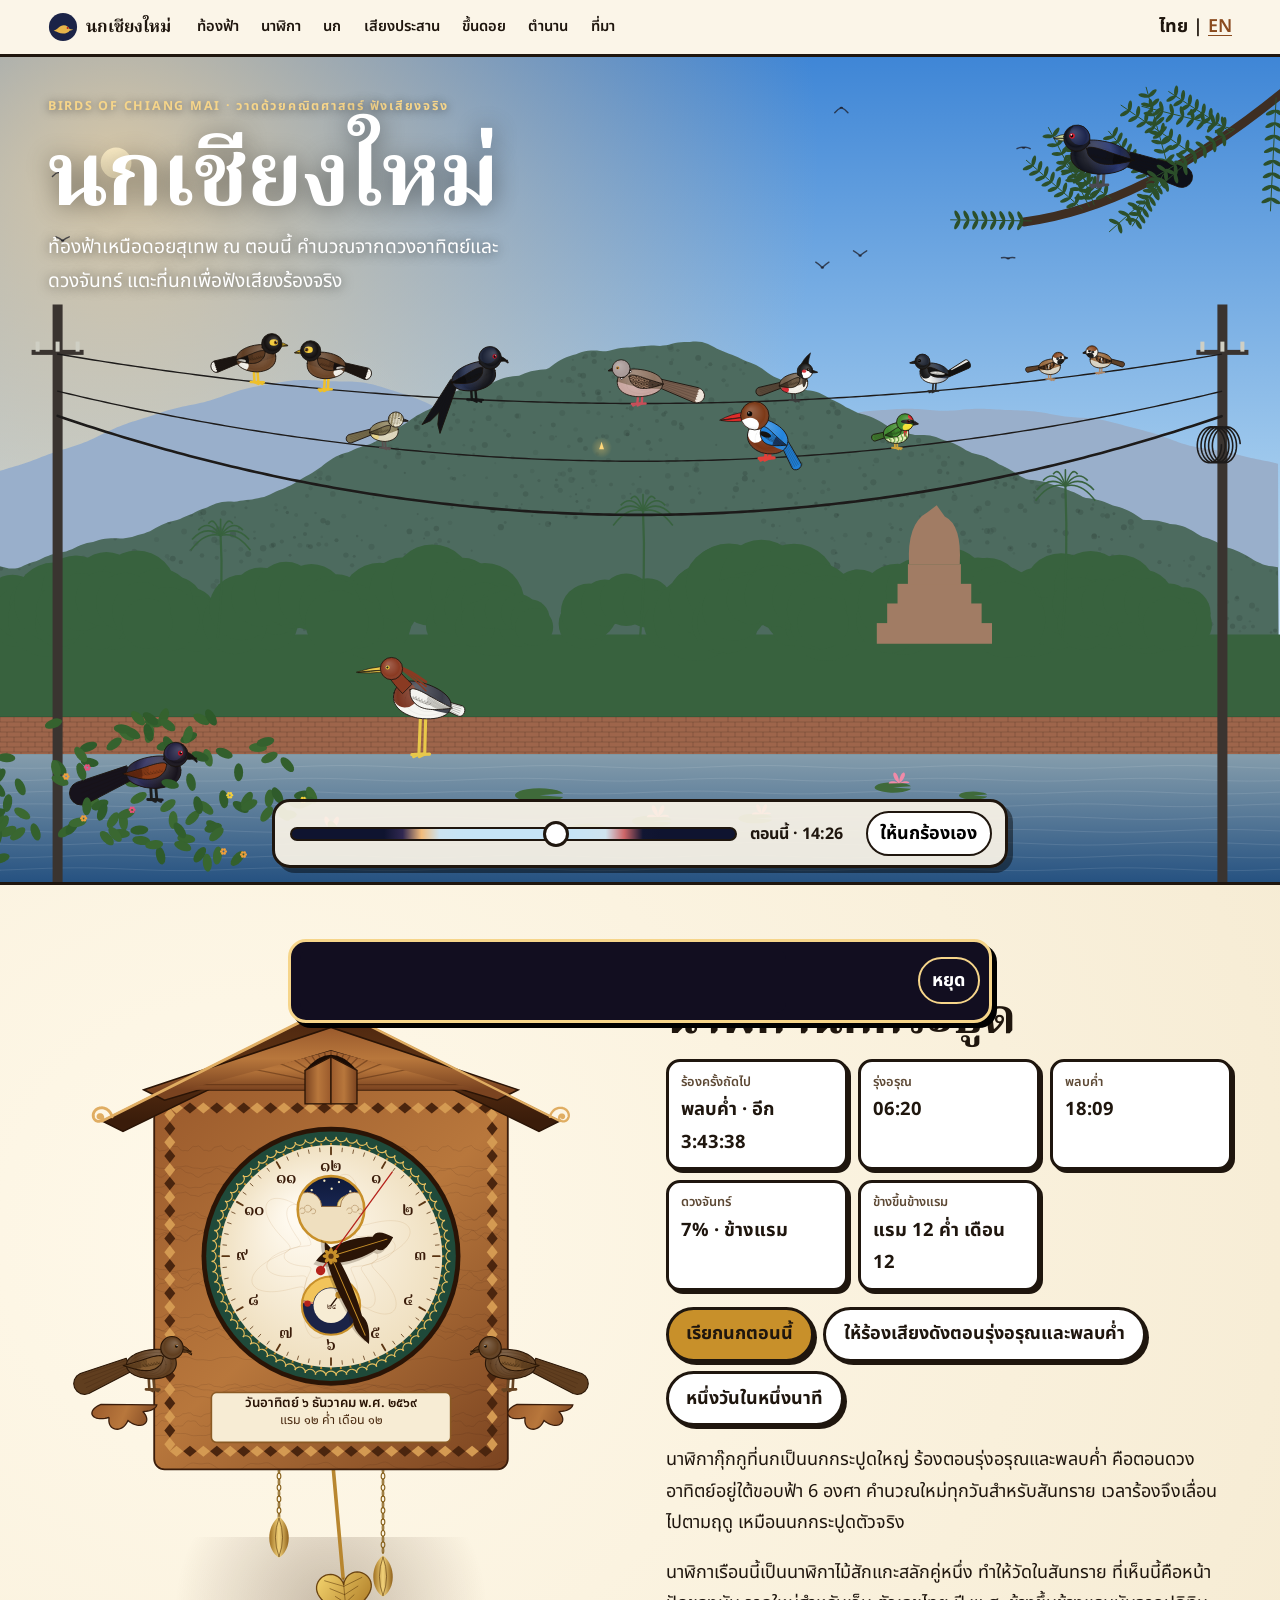
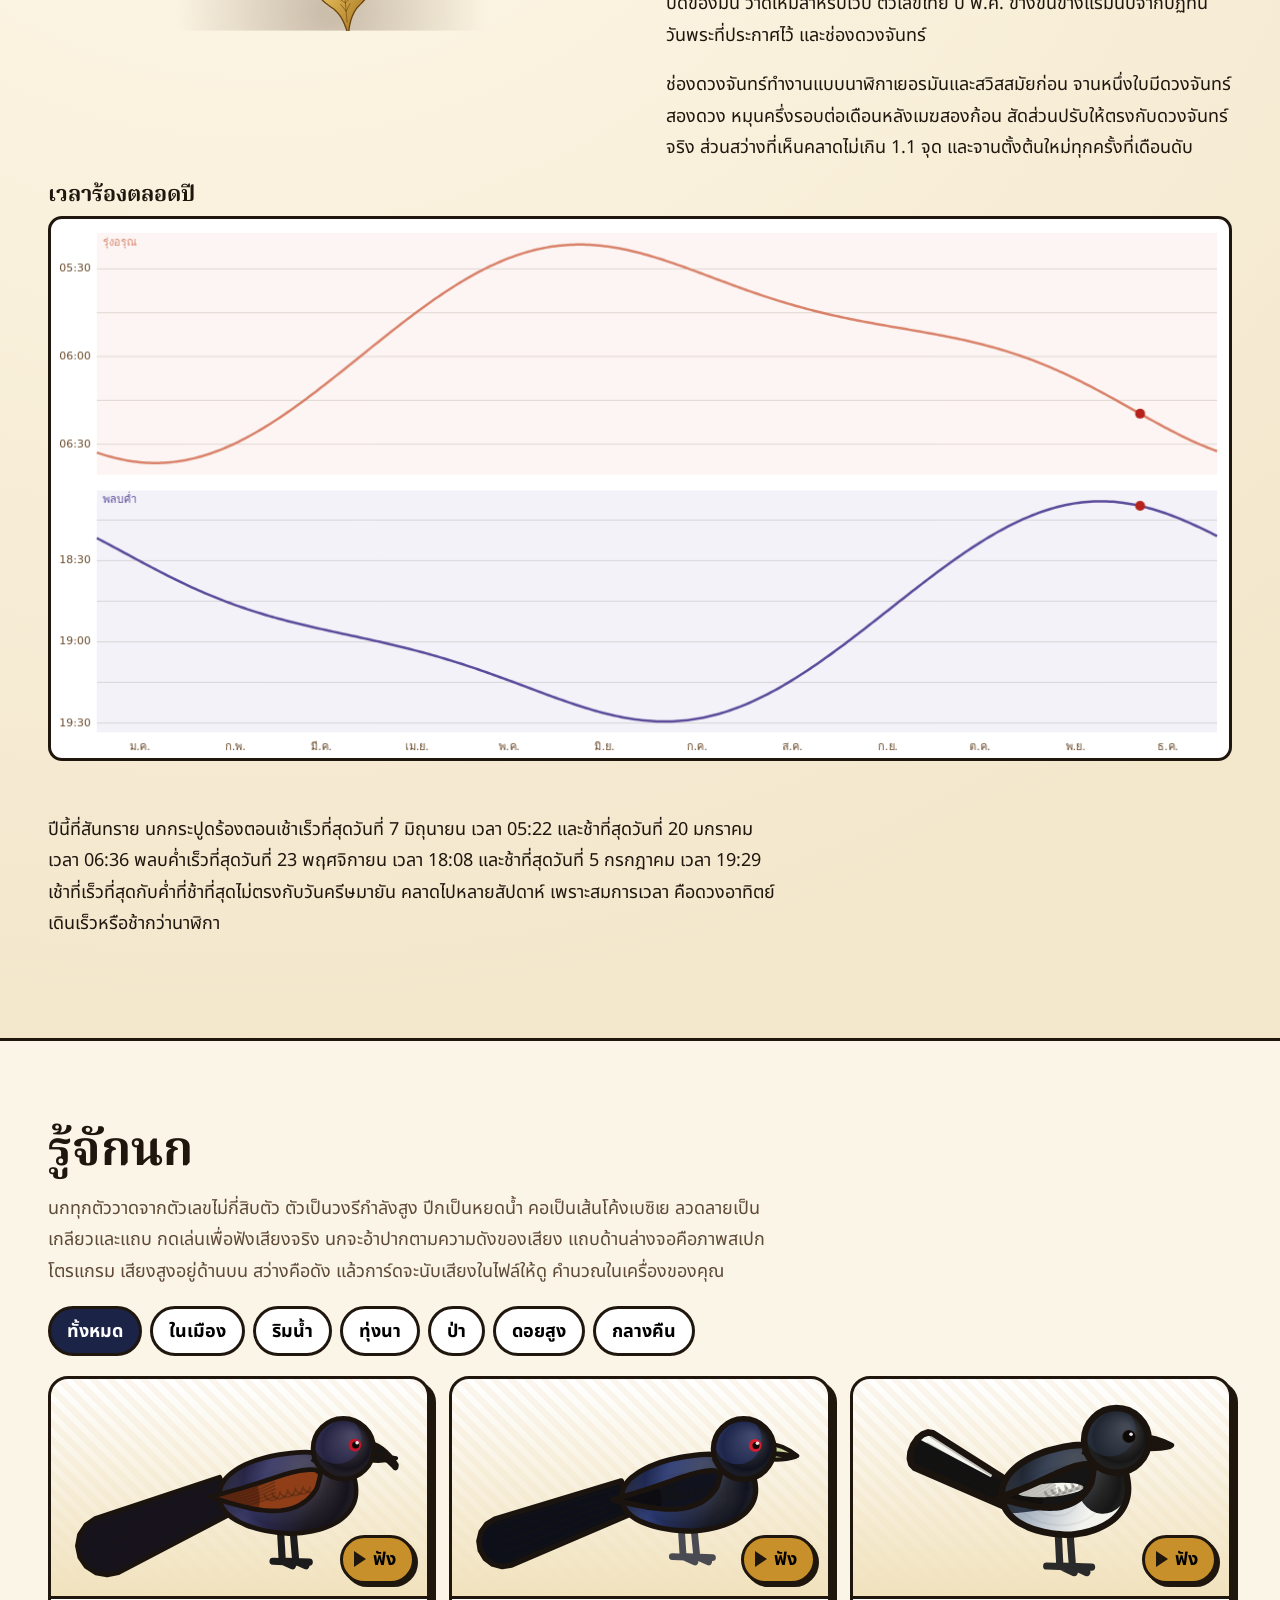
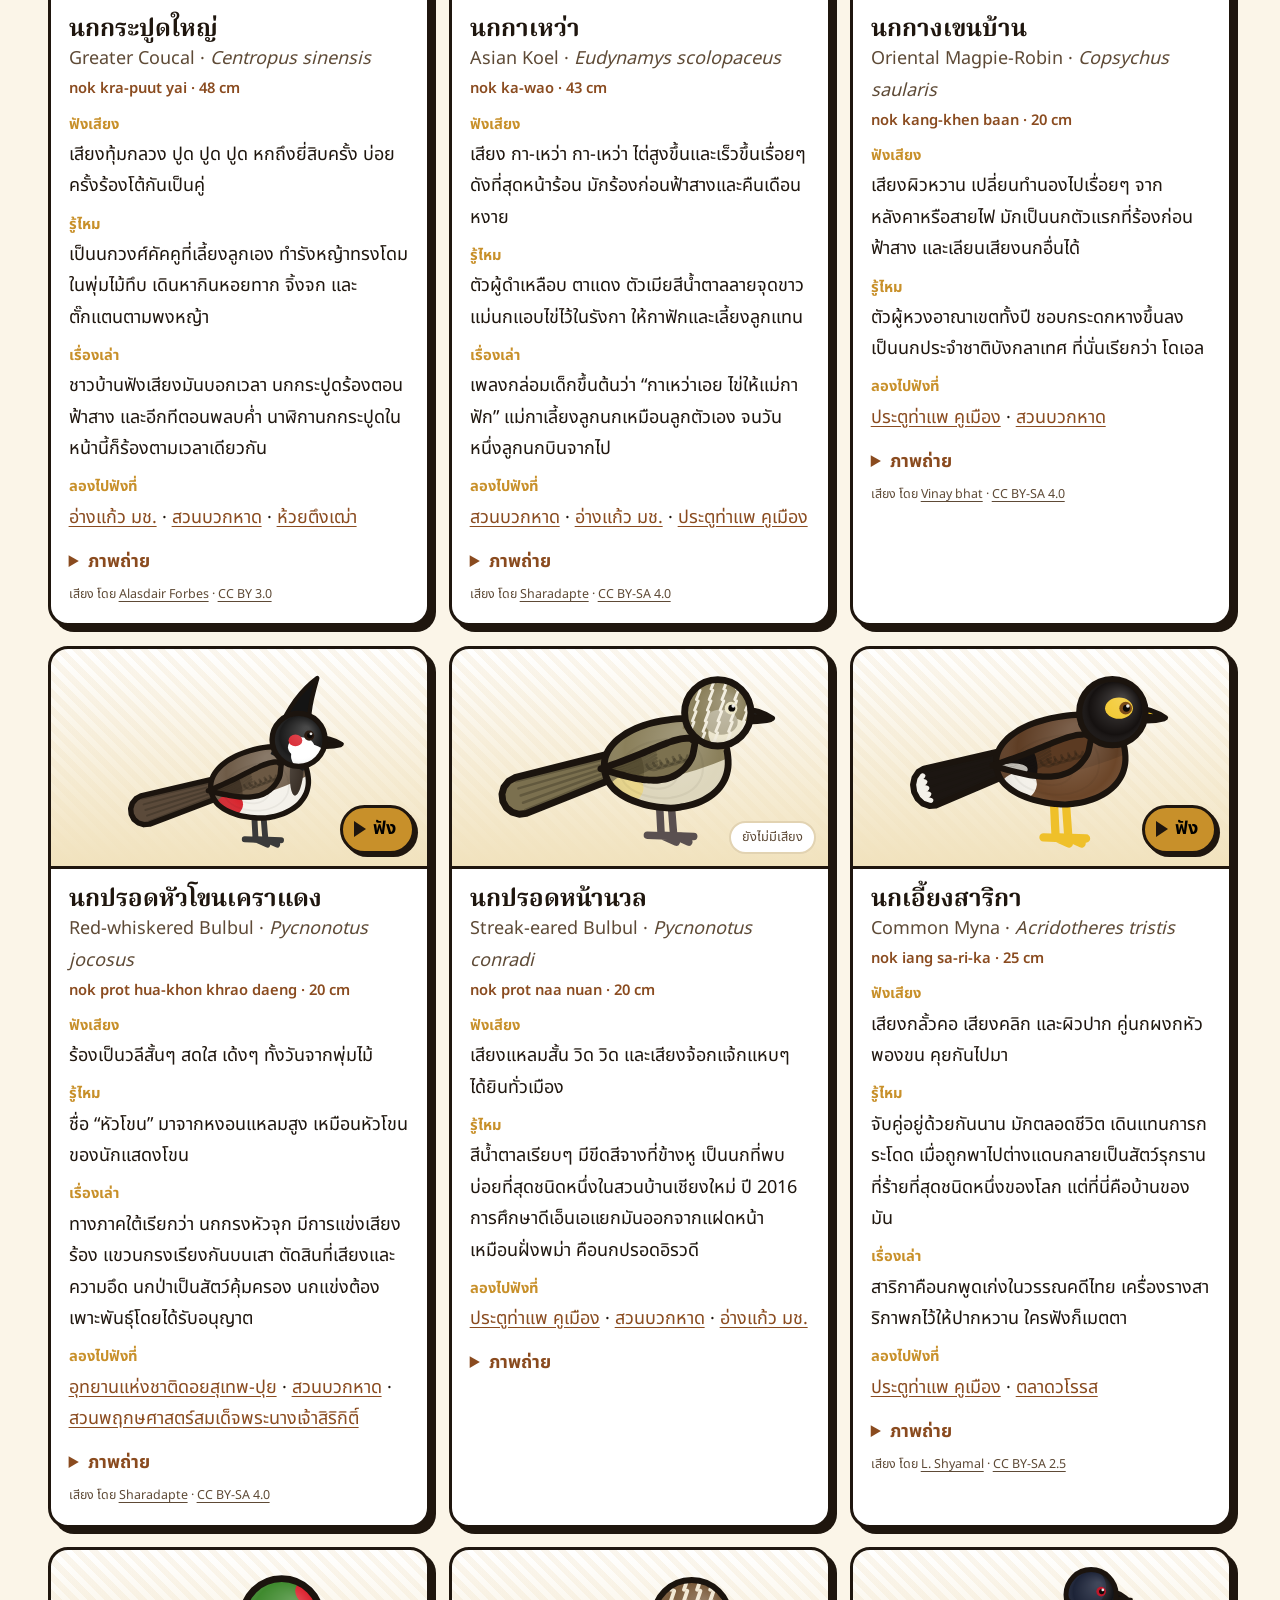
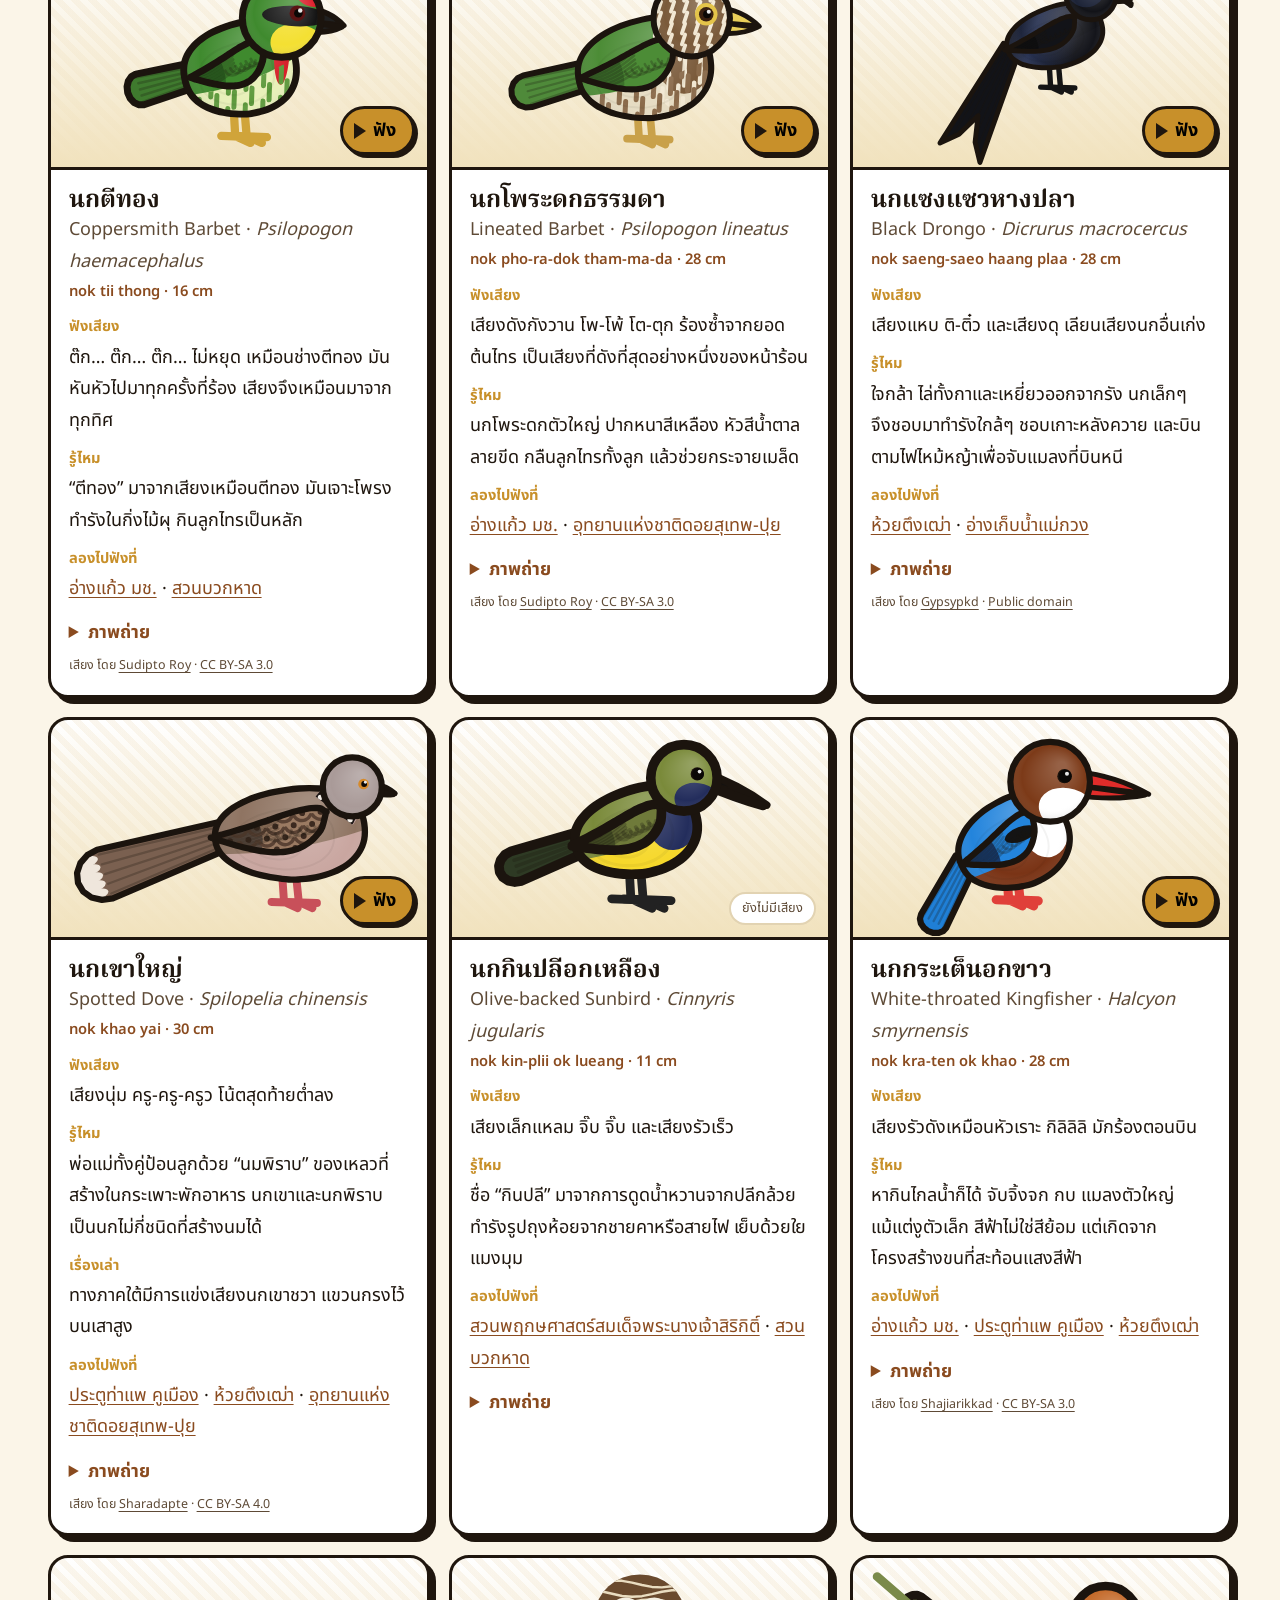
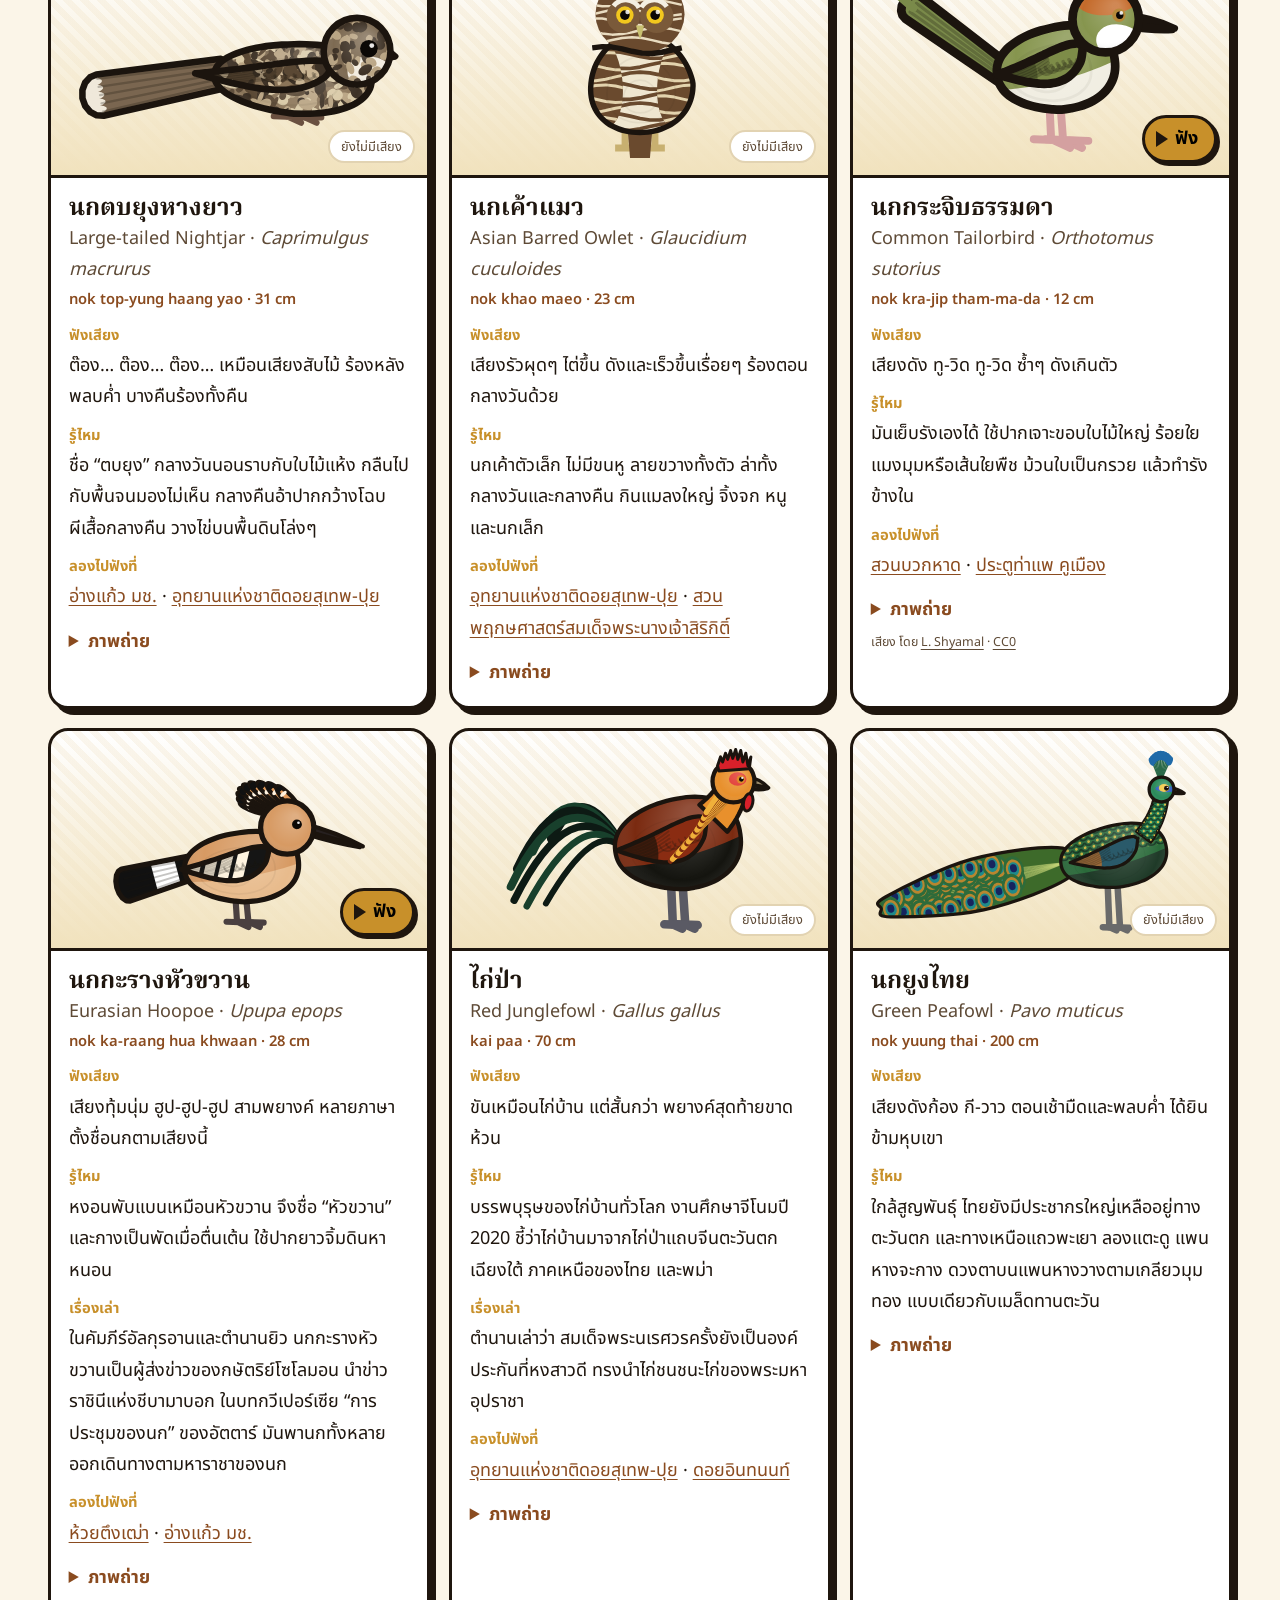
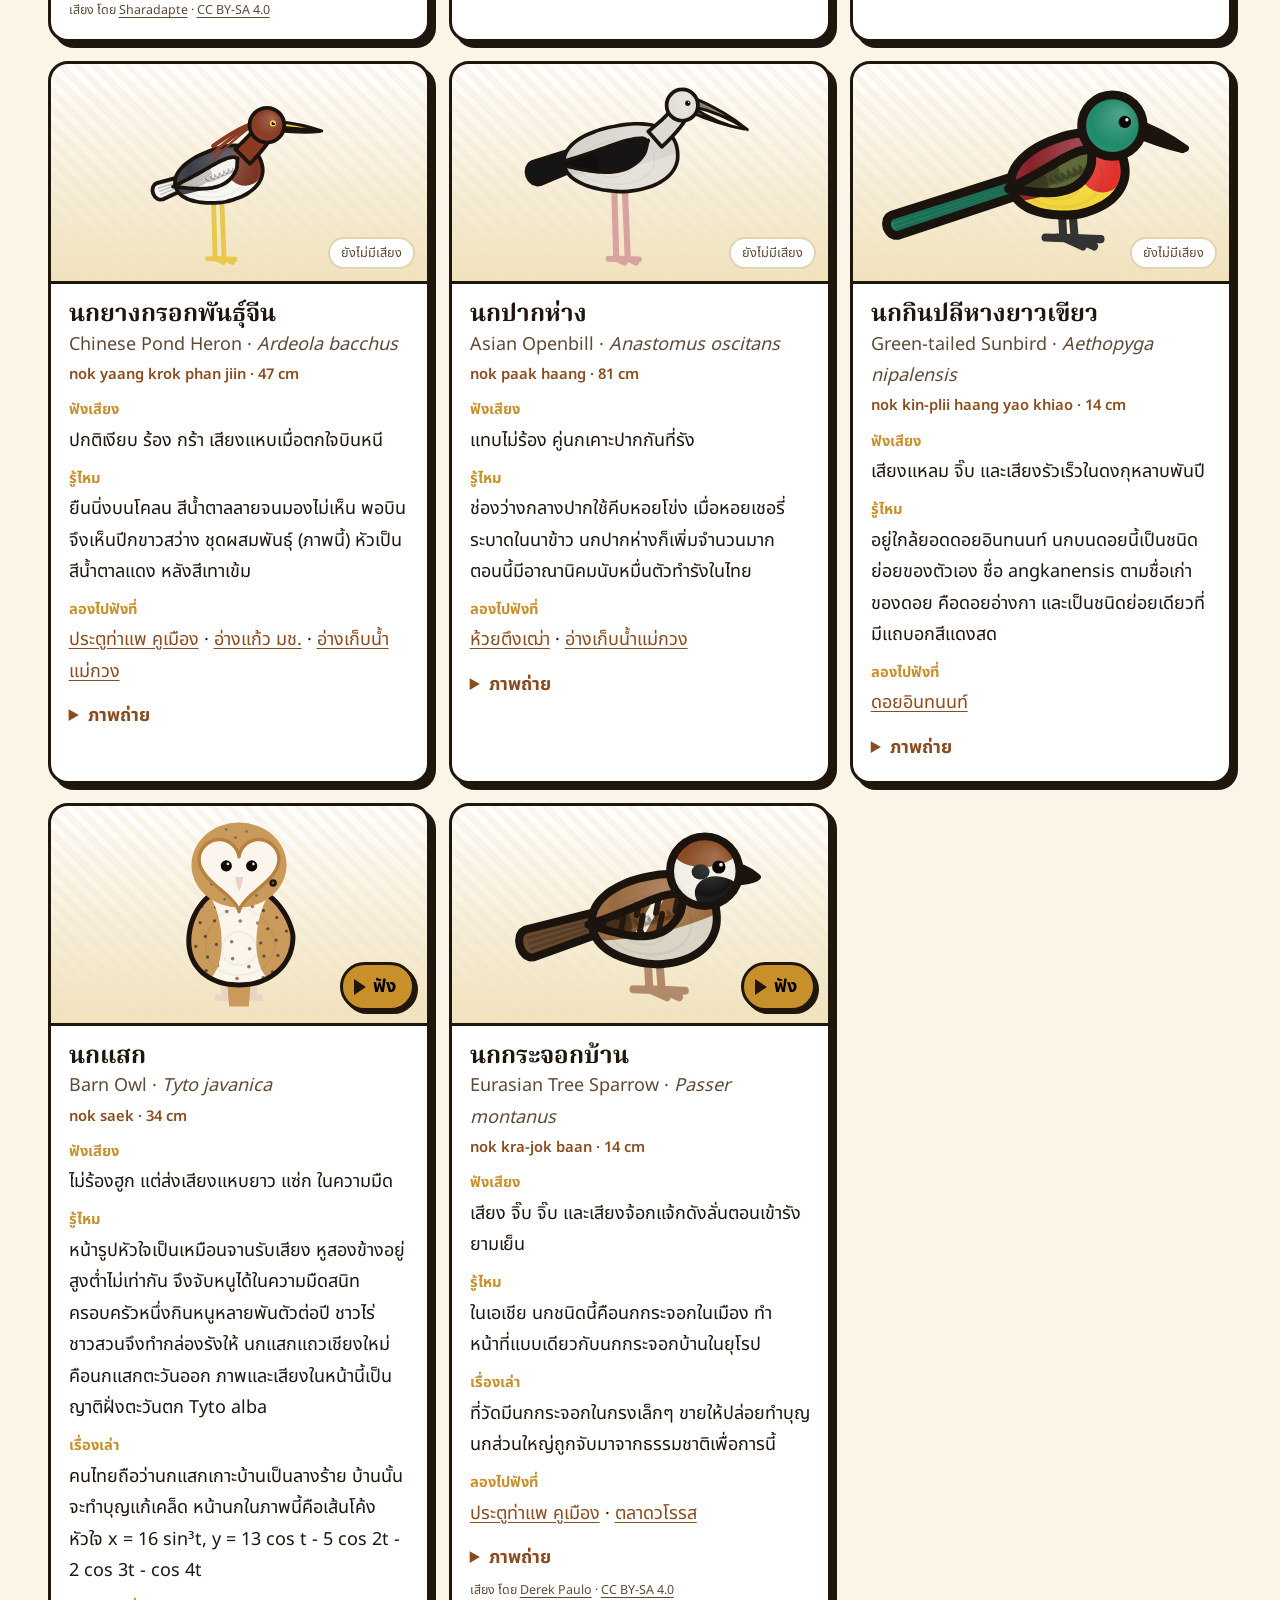
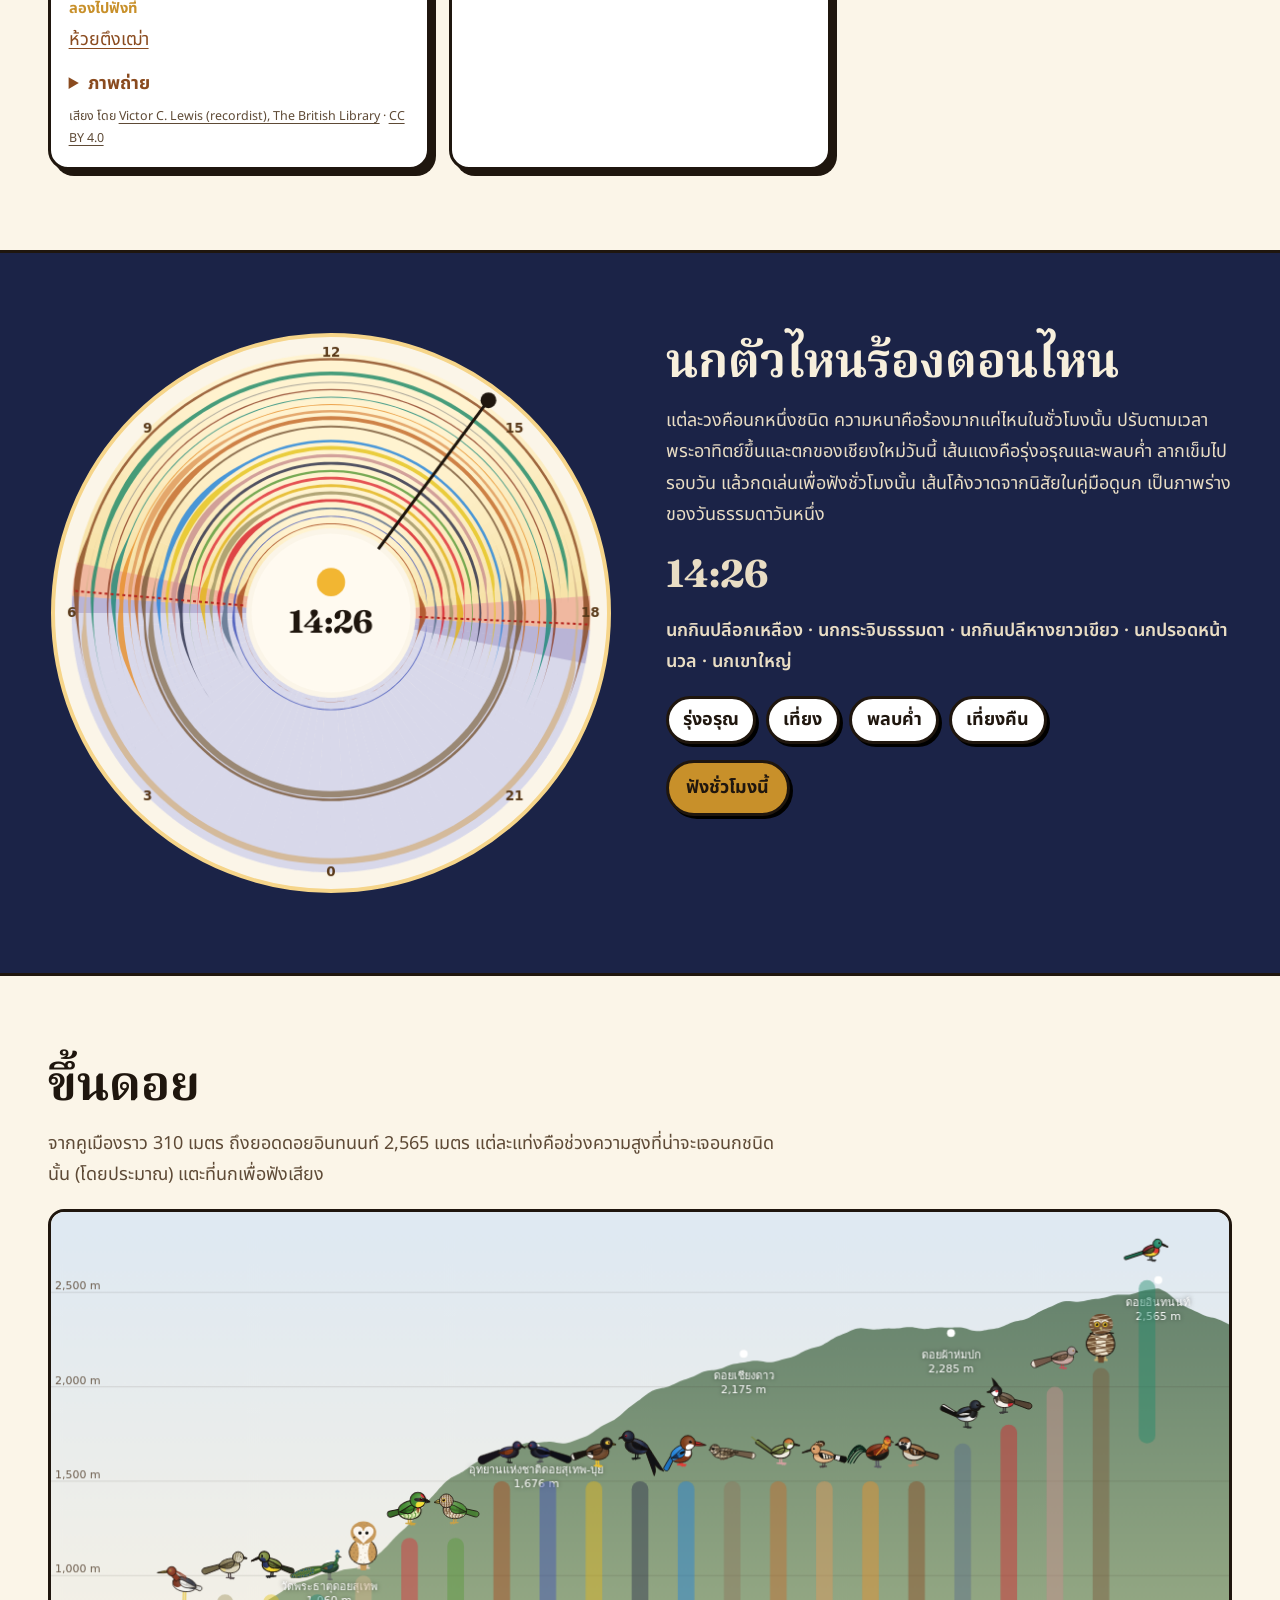
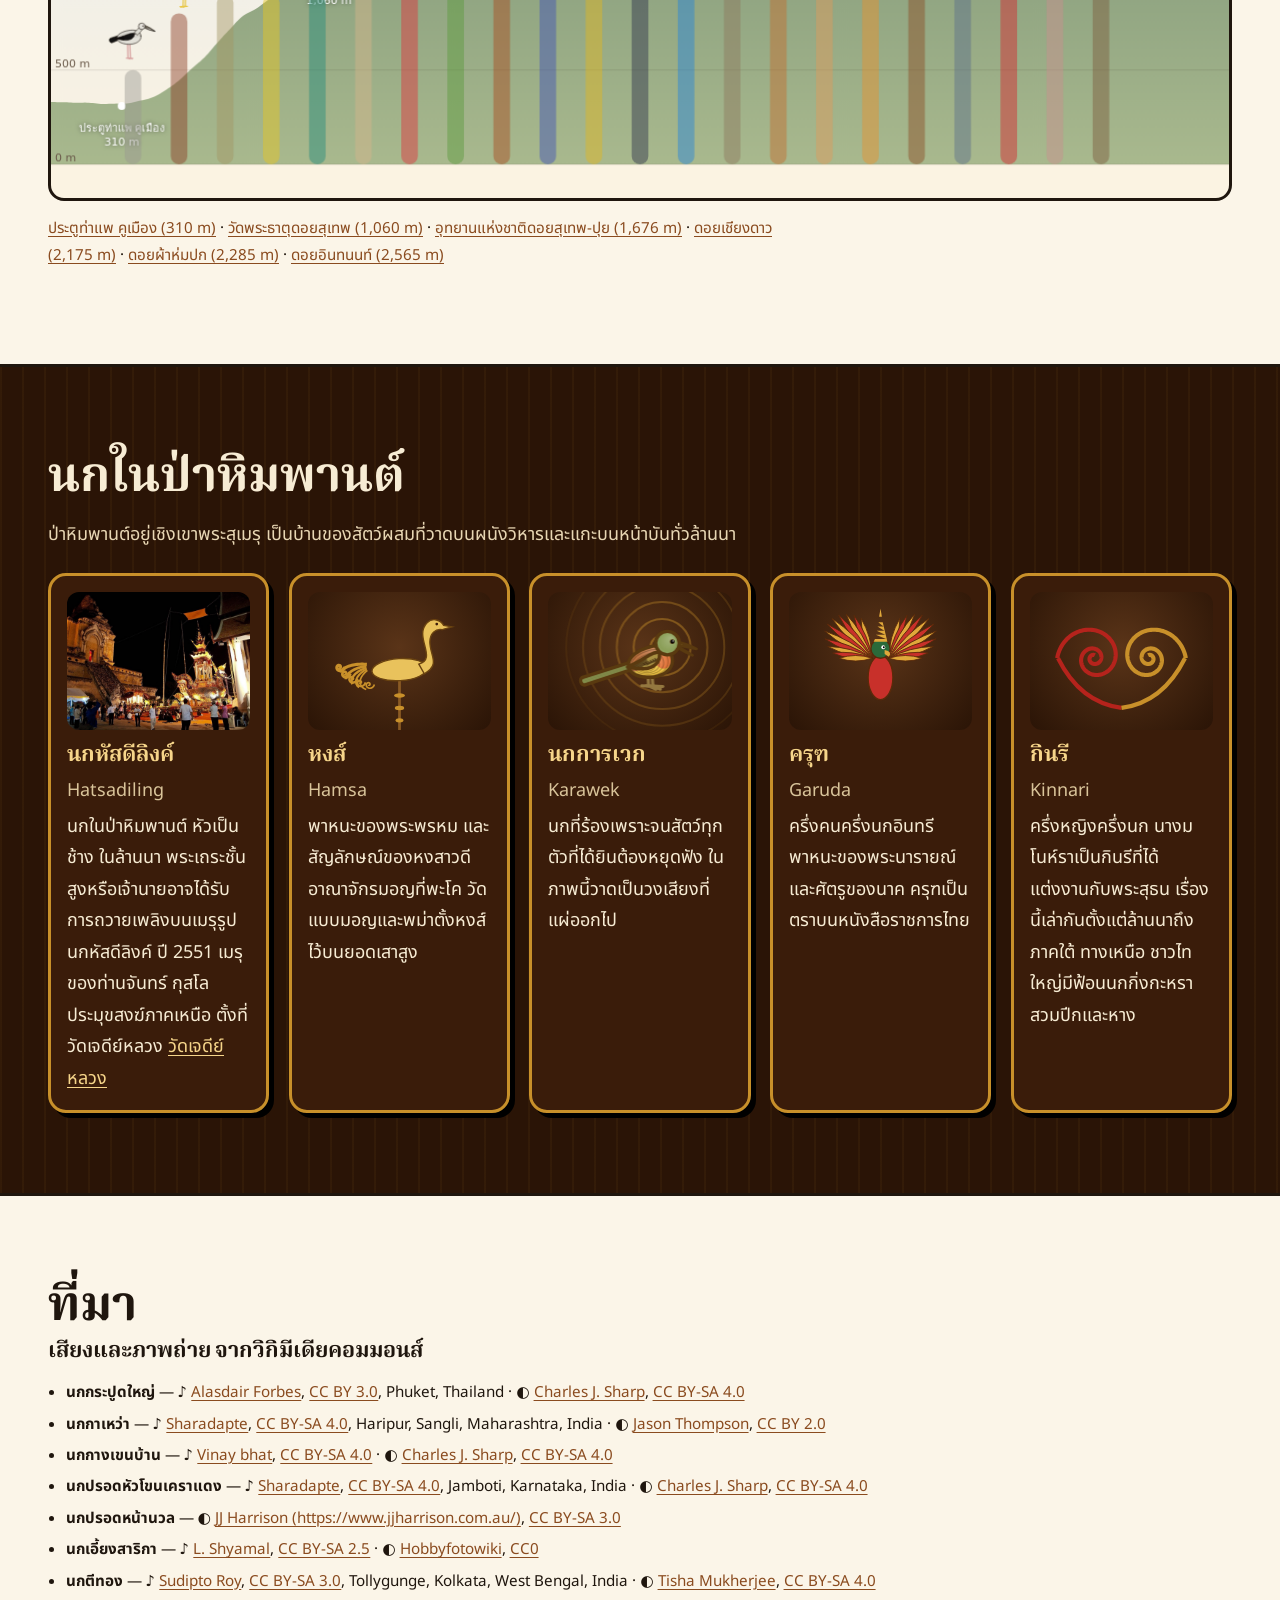
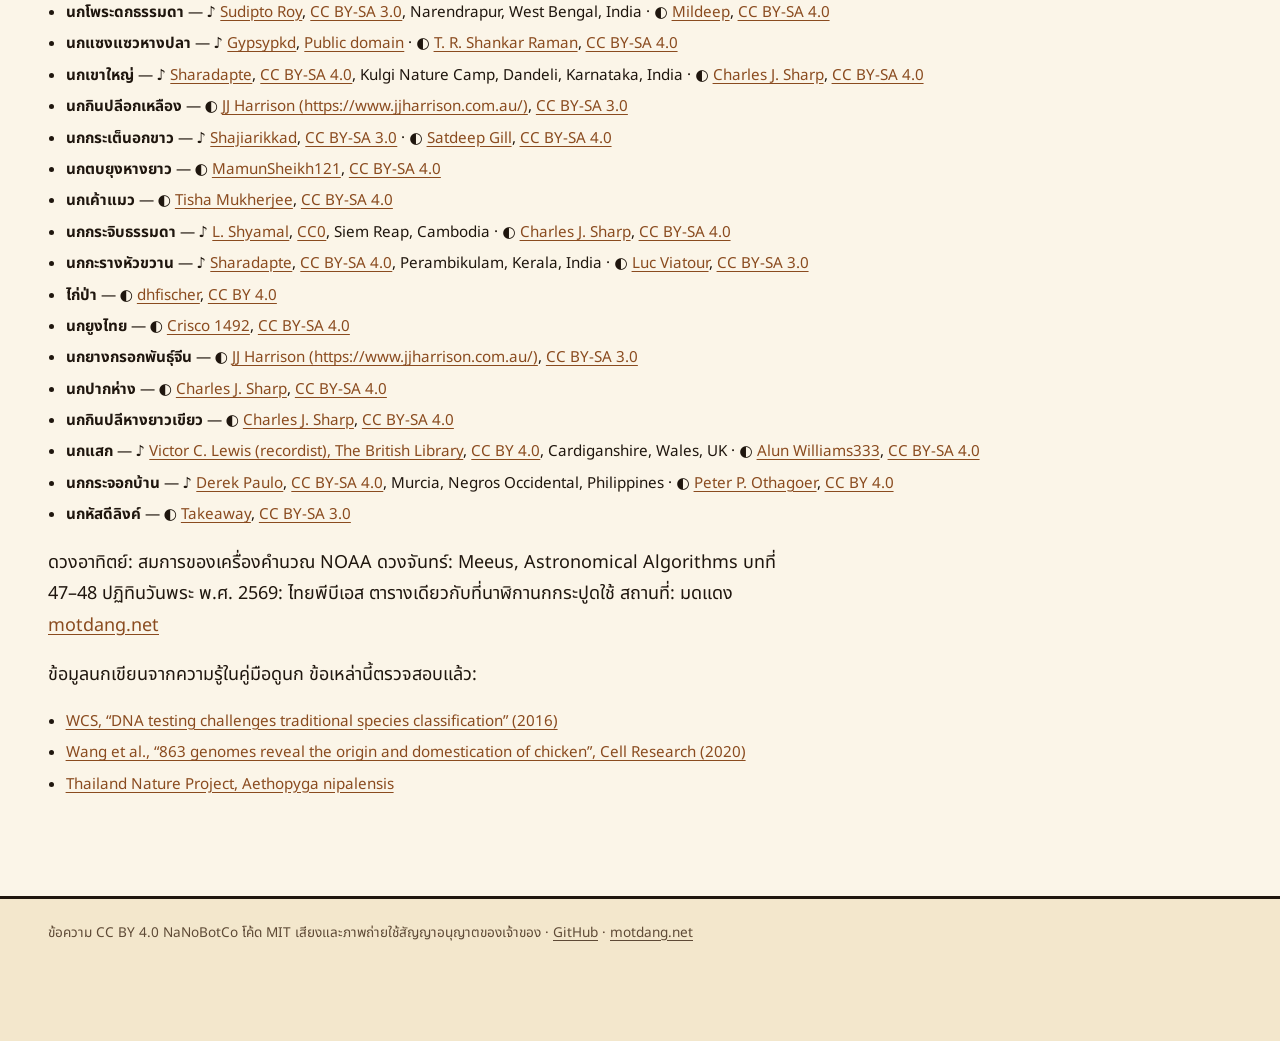
==== docs/th/index.html @ 91646df7 "Birds of Chiang Mai" ====
<!doctype html><html lang="th" data-root="../" translate="no" class="notranslate"><head>
<meta charset="utf-8"><meta name="viewport" content="width=device-width,initial-scale=1">
<meta name="google" content="notranslate"><meta name="robots" content="notranslate">
<script>if(/[.]translate[.]goog$/.test(location.hostname))location.replace("https://"+location.hostname.slice(0,-15).replace(/--/g,"~").replace(/-/g,".").replace(/~/g,"-")+location.pathname+location.search.replace(/([?&])_x_tr_[^&]*/g,"$1").replace(/[?&]+$/,"").replace(/[?]&+/,"?")+location.hash)</script>
<title>นกเชียงใหม่ · Birds of Chiang Mai</title>
<meta name="description" content="นกเชียงใหม่ วาดด้วยคณิตศาสตร์ใต้ท้องฟ้าจริงเหนือดอยสุเทพ นก 23 ชนิดพร้อมเสียงจริง นาฬิกานกกระปูดที่ร้องตอนรุ่งอรุณและพลบค่ำ วงล้อเสียงประสาน ขึ้นดอยจากคูเมืองถึงดอยอินทนนท์ และนกในป่าหิมพานต์">
<meta name="theme-color" content="#1b2347">
<link rel="canonical" href="https://nanobotco.github.io/birds-chiang-mai/th/">
<link rel="alternate" hreflang="en" href="https://nanobotco.github.io/birds-chiang-mai/"><link rel="alternate" hreflang="th" href="https://nanobotco.github.io/birds-chiang-mai/th/"><link rel="alternate" hreflang="x-default" href="https://nanobotco.github.io/birds-chiang-mai/">
<meta property="og:type" content="website"><meta property="og:site_name" content="Birds of Chiang Mai · นกเชียงใหม่">
<meta property="og:title" content="นกเชียงใหม่"><meta property="og:description" content="นกเชียงใหม่ วาดด้วยคณิตศาสตร์ใต้ท้องฟ้าจริงเหนือดอยสุเทพ นก 23 ชนิดพร้อมเสียงจริง นาฬิกานกกระปูดที่ร้องตอนรุ่งอรุณและพลบค่ำ วงล้อเสียงประสาน ขึ้นดอยจากคูเมืองถึงดอยอินทนนท์ และนกในป่าหิมพานต์"><meta property="og:url" content="https://nanobotco.github.io/birds-chiang-mai/th/">
<meta property="og:image" content="https://nanobotco.github.io/birds-chiang-mai/card.jpg"><meta property="og:image:secure_url" content="https://nanobotco.github.io/birds-chiang-mai/card.jpg"><meta property="og:image:type" content="image/jpeg">
<meta property="og:image:width" content="1200"><meta property="og:image:height" content="630">
<meta property="og:image:alt" content="Birds of Chiang Mai drawn by arithmetic on a wire at dusk, Doi Suthep behind">
<meta property="og:locale" content="th_TH"><meta property="og:locale:alternate" content="en_US">
<meta name="twitter:card" content="summary_large_image"><meta name="twitter:image" content="https://nanobotco.github.io/birds-chiang-mai/card.jpg">
<link rel="icon" href="../icon.svg" type="image/svg+xml">
<link rel="alternate" type="text/plain" href="https://nanobotco.github.io/birds-chiang-mai/llms.txt" title="llms.txt">
<link rel="preconnect" href="https://fonts.googleapis.com"><link rel="preconnect" href="https://fonts.gstatic.com" crossorigin>
<link href="https://fonts.googleapis.com/css2?family=Fraunces:opsz,wght@9..144,500;9..144,700&family=Noto+Sans+Thai:wght@400;600;700&family=Noto+Serif+Thai:wght@600;700&display=swap" rel="stylesheet">
<style>:root{--paper:#fbf5e8;--paper2:#f3e7cc;--ink:#1f160e;--mute:#5e4a36;--teak:#8a4b1f;--gold:#c8902a;--red:#b5231c;--indigo:#1b2347;--leaf:#2f6a3a;
 --thai:'Noto Sans Thai',system-ui,sans-serif;--display:'Fraunces','Noto Serif Thai',Georgia,serif;--line:#e2d3b2}
*{box-sizing:border-box}
html{scroll-behavior:smooth;scroll-padding-top:64px}
body{margin:0;background:var(--paper);color:var(--ink);font:400 18px/1.6 var(--thai);-webkit-text-size-adjust:100%}
html[lang=th] body{line-height:1.75}
a{color:var(--teak);text-underline-offset:3px}
a:hover{color:var(--red)}
h1,h2,h3{font-family:var(--display);line-height:1.12;margin:0 0 .5rem}
h2{font-size:clamp(1.9rem,4.6vw,3rem)}
h3{font-size:1.35rem}
.sr{position:absolute;width:1px;height:1px;overflow:hidden;clip:rect(0 0 0 0)}
.in{max-width:76rem;margin:0 auto;padding:0 16px}
.kick{font:700 .78rem/1.3 var(--thai);letter-spacing:.14em;text-transform:uppercase;color:var(--gold);margin:0 0 .5rem}
.intro{max-width:46rem;color:var(--mute)}
button{font:inherit}

/* top bar */
header.top{position:sticky;top:0;z-index:20;background:rgba(251,245,232,.94);backdrop-filter:blur(8px);border-bottom:3px solid var(--ink);transition:transform .25s}
header.top .in{display:flex;align-items:center;gap:1rem;min-height:54px}
.brand{display:flex;align-items:center;gap:.5rem;font:700 1.05rem var(--display);color:var(--ink);text-decoration:none;white-space:nowrap}
.brand svg{width:30px;height:30px}
header.top nav{display:flex;gap:.2rem;overflow-x:auto;scrollbar-width:none;flex:1}
header.top nav::-webkit-scrollbar{display:none}
header.top nav a{padding:.35rem .6rem;border-radius:999px;color:var(--ink);text-decoration:none;font-weight:600;font-size:.92rem;white-space:nowrap}
header.top nav a:hover{background:var(--paper2)}
.lang{white-space:nowrap;font-weight:600}
body.nav-tight header.top .in{min-height:44px}
body.nav-away header.top{transform:translateY(-110%)}
@media (max-width:760px){.brand span{display:none}}

/* hero */
.hero{position:relative;height:min(92vh,860px);min-height:520px;background:#0b1024;overflow:hidden;border-bottom:3px solid var(--ink)}
#scene{position:absolute;inset:0;width:100%;height:100%;touch-action:manipulation}
.hero-t{position:absolute;left:0;right:0;top:0;padding:clamp(1.2rem,4vw,2.6rem) 16px;max-width:76rem;margin:0 auto;pointer-events:none;color:#fff}
.hero h1{font-size:clamp(2.6rem,8vw,5.6rem);letter-spacing:-.01em;text-shadow:0 2px 24px rgba(0,0,0,.45)}
.hero .lede{max-width:30rem;font-size:clamp(1rem,2.2vw,1.2rem);text-shadow:0 1px 12px rgba(0,0,0,.6);margin:0}
.hero .kick{color:#f6d58a;text-shadow:0 1px 8px rgba(0,0,0,.5)}
.tbar{position:absolute;left:50%;transform:translateX(-50%);bottom:14px;width:min(46rem,calc(100% - 32px));display:flex;flex-wrap:wrap;align-items:center;gap:.5rem .7rem;background:rgba(251,245,232,.92);border:3px solid var(--ink);border-radius:18px;padding:.55rem .8rem;box-shadow:5px 5px 0 rgba(0,0,0,.45)}
#tslider{flex:1 1 14rem;-webkit-appearance:none;appearance:none;height:14px;border-radius:999px;border:2px solid var(--ink);outline-offset:4px}
#tslider::-webkit-slider-thumb{-webkit-appearance:none;width:26px;height:26px;border-radius:50%;background:#fff;border:3px solid var(--ink);cursor:grab}
#tslider::-moz-range-thumb{width:22px;height:22px;border-radius:50%;background:#fff;border:3px solid var(--ink)}
.tl{font:700 1rem var(--thai);min-width:6.5rem}
.tbar button{border:2px solid var(--ink);background:#fff;border-radius:999px;padding:.3rem .8rem;font-weight:700;cursor:pointer}
.tbar button[aria-pressed=true]{background:var(--gold)}

/* sections */
.sec{padding:clamp(2.6rem,7vw,5rem) 0;border-bottom:3px solid var(--ink)}
.sec .in > p{max-width:46rem}
.two{display:grid;grid-template-columns:minmax(0,1fr) minmax(0,1fr);gap:clamp(1.5rem,4vw,3.5rem);align-items:start}
@media (max-width:860px){.two{grid-template-columns:1fr}}
.pill{border:3px solid var(--ink);background:#fff;color:var(--ink);border-radius:999px;padding:.55rem 1.1rem;font-weight:700;cursor:pointer;box-shadow:3px 3px 0 var(--ink);min-height:48px}
.pill:active{transform:translate(2px,2px);box-shadow:1px 1px 0 var(--ink)}
.pill.hot{background:var(--gold)}
.pill[aria-pressed=true]{background:var(--leaf);color:#fff}
.pill.sm{min-height:40px;padding:.35rem .9rem}
.btns{display:flex;flex-wrap:wrap;gap:.6rem;margin:1rem 0}

/* clock */
.clocksec{background:radial-gradient(120% 80% at 20% 20%,#fff9ea,var(--paper2))}
.clockwrap{display:flex;justify-content:center}
.clockcv{width:min(100%,520px);display:block}
.panel{display:grid;grid-template-columns:repeat(auto-fit,minmax(9rem,1fr));gap:.6rem;margin:1rem 0}
.panel div{background:#fff;border:3px solid var(--ink);border-radius:14px;padding:.55rem .8rem;box-shadow:3px 3px 0 var(--ink)}
.panel .k{display:block;font-size:.8rem;color:var(--mute);font-weight:600}
.panel b{font-size:1.15rem}
.yearcv{width:100%;display:block;background:#fff;border:3px solid var(--ink);border-radius:14px;margin-top:.6rem}
.hov{min-height:1.6em;color:var(--mute);margin:.4rem 0 0;font-weight:600}

/* cards */
.chips{display:flex;flex-wrap:wrap;gap:.5rem;margin:1.2rem 0}
.chips button{border:3px solid var(--ink);background:#fff;border-radius:999px;padding:.4rem 1rem;font-weight:700;cursor:pointer;min-height:44px}
.chips button[aria-pressed=true]{background:var(--indigo);color:#fff}
.grid{display:grid;grid-template-columns:repeat(auto-fill,minmax(min(100%,21rem),1fr));gap:1.2rem}
.card{background:#fff;border:3px solid var(--ink);border-radius:20px;box-shadow:6px 6px 0 var(--ink);overflow:hidden;display:flex;flex-direction:column}
.card[hidden]{display:none}
.stage{position:relative;height:220px;background:linear-gradient(180deg,#fdf6e4,#f1e2bd);border-bottom:3px solid var(--ink);
 background-image:linear-gradient(180deg,rgba(253,246,228,.0),rgba(241,226,189,1)),repeating-linear-gradient(45deg,rgba(200,144,42,.08) 0 6px,transparent 6px 12px)}
.stage canvas{position:absolute;inset:0;width:100%;height:100%;cursor:pointer}
.play{position:absolute;right:12px;bottom:12px;display:flex;align-items:center;gap:.45rem;border:3px solid var(--ink);background:var(--gold);border-radius:999px;padding:.35rem 1rem .35rem .7rem;font-weight:700;cursor:pointer;box-shadow:3px 3px 0 var(--ink);min-height:44px}
.play .ico{width:0;height:0;border-left:12px solid var(--ink);border-top:8px solid transparent;border-bottom:8px solid transparent}
.play.on{background:var(--leaf);color:#fff}
.play.on .ico{border:0;width:12px;height:12px;background:#fff;border-radius:2px}
.norec{position:absolute;right:12px;bottom:12px;font-size:.8rem;color:var(--mute);background:#fff;border-radius:999px;padding:.2rem .7rem;border:2px solid var(--line)}
.txt{padding:1rem 1.1rem 1.1rem}
.txt h3{font-size:1.5rem;margin:0}
.sub{margin:.1rem 0 0;color:var(--mute)}
.rom{margin:.1rem 0 .5rem;color:var(--teak);font-weight:600;font-size:.92rem}
.measure{margin:.3rem 0 .6rem;font-size:.86rem;font-weight:700;color:var(--leaf);background:#eef5e6;border-radius:10px;padding:.3rem .6rem}
dl{margin:0}dt{font-weight:700;font-size:.8rem;letter-spacing:.06em;text-transform:uppercase;color:var(--gold);margin-top:.6rem}
html[lang=th] dt{letter-spacing:0;text-transform:none;font-size:.92rem}
dd{margin:.1rem 0 0}
details{margin-top:.8rem}summary{cursor:pointer;font-weight:700;color:var(--teak)}
details img{width:100%;height:auto;border-radius:12px;border:2px solid var(--ink);margin-top:.5rem}
.cred{font-size:.78rem;color:var(--mute);margin:.4rem 0 0}
.cred a{color:var(--mute)}

/* chorus */
.night{background:var(--indigo);color:#f7efdc}
.night a{color:#f6d58a}
.night p{color:#e9ddc4}
.ringwrap canvas{width:100%;max-width:560px;display:block;margin:0 auto;touch-action:none;cursor:grab;background:#fbf5e8;border-radius:50%;border:4px solid #f6d58a}
.big{font:700 2.4rem var(--display);margin:.5rem 0}
.top3{font-weight:600;min-height:3em}
.night .pill{box-shadow:3px 3px 0 #000}

/* mountain */
.mtn{width:100%;display:block;border:3px solid var(--ink);border-radius:16px;background:#fbf3e2;touch-action:manipulation}
.links{font-size:.95rem}

/* legends */
.lanna{background:#2a1406;color:#f7ecd4;background-image:repeating-linear-gradient(90deg,rgba(200,144,42,.06) 0 2px,transparent 2px 22px)}
.lanna .intro{color:#e8d7b4}
.lanna a{color:#f6d58a}
.legs{display:grid;grid-template-columns:repeat(auto-fill,minmax(min(100%,13rem),1fr));gap:1.2rem;margin-top:1.4rem}
.leg{background:#3a1c0a;border:3px solid var(--gold);border-radius:18px;padding:1rem;box-shadow:5px 5px 0 #000}
.leg .fig{aspect-ratio:4/3;border-radius:12px;overflow:hidden;background:radial-gradient(circle at 50% 40%,#5a3418,#2a1406);margin-bottom:.8rem}
.leg .fig canvas{width:100%;height:100%;display:block}
.leg .fig img{width:100%;height:100%;object-fit:cover;display:block}
.leg .fig .cred{display:none}
.leg h3{color:#f6d58a}.leg .sub{color:#d9c49a}
.leg p{margin:.3rem 0 0}

/* sources */
.src{padding-left:1.1rem}.src li{margin:.3rem 0;font-size:.95rem}

/* the spectrogram dock */
#dock{position:fixed;left:50%;bottom:12px;transform:translate(-50%,160%);width:min(44rem,calc(100% - 24px));z-index:30;display:flex;align-items:center;gap:.6rem;background:#120e20;color:#fff;border:3px solid #f6d58a;border-radius:18px;padding:.45rem .55rem;box-shadow:5px 5px 0 #000;transition:transform .3s}
#dock.on{transform:translate(-50%,0)}
#dock canvas{flex:1;height:64px;min-width:0;border-radius:10px;background:#120e20}
#dock .dl{display:flex;flex-direction:column;min-width:7rem;max-width:12rem;font-size:.85rem;line-height:1.3}
#dock .dn{font-weight:700}#dock .dh{color:#f6d58a;font-variant-numeric:tabular-nums}
#dock button{border:2px solid #f6d58a;background:transparent;color:#fff;border-radius:999px;padding:.35rem .8rem;font-weight:700;cursor:pointer;min-height:40px}
@media (max-width:560px){#dock .dl{min-width:5rem}#dock canvas{height:52px}}

footer.bot{background:var(--paper2);padding:1.4rem 0 6rem;font-size:.85rem;color:var(--mute)}
footer.bot a{color:var(--mute)}
@media (prefers-reduced-motion:reduce){html{scroll-behavior:auto}}

/* share-card mode: index.html?card&t=1100 at 1200×630 */
.cardmode header.top,.cardmode .tbar,.cardmode main>section:not(#sky),.cardmode #dock,.cardmode footer{display:none!important}
.cardmode .hero{height:630px;min-height:0;border:0}
.cardmode .hero-t{padding:44px 56px}
.cardmode .hero h1{font-size:92px}
.cardline{display:none}
.cardmode .hero .lede{display:none}
.cardmode .cardline{display:block;font:600 28px/1.35 var(--thai);text-shadow:0 2px 14px rgba(0,0,0,.7);margin:0}
.cardmode .cardline span{font-size:20px;color:#f6d58a}
</style>
</head><body>
<header class="top"><div class="in"><a class="brand" href="#sky"><svg viewBox="0 0 32 32" aria-hidden="true"><use href="#mark"/></svg><span>นกเชียงใหม่</span></a>
<nav aria-label="Sections"><a href="#sky">ท้องฟ้า</a><a href="#clock">นาฬิกา</a><a href="#birds">นก</a><a href="#chorus">เสียงประสาน</a><a href="#mountain-sec">ขึ้นดอย</a><a href="#legends">ตำนาน</a><a href="#sources">ที่มา</a></nav>
<span class="lang"><b>ไทย</b> | <a href="../" hreflang="en" data-lang="en">EN</a></span></div></header>
<svg width="0" height="0" style="position:absolute"><symbol id="mark" viewBox="0 0 32 32"><circle cx="16" cy="16" r="15" fill="#1b2347"/><path d="M6 20c4-1 6-6 11-6 3 0 5 2 6 4l4 1-4 1c-1 2-4 3-7 3-4 0-6-2-10-3z" fill="#e8b54a"/><circle cx="21" cy="17" r="1.1" fill="#b5231c"/></symbol></svg>
<main><section id="sky" class="hero"><canvas id="scene" aria-label="ท้องฟ้าเหนือดอยสุเทพ ณ ตอนนี้ คำนวณจากดวงอาทิตย์และดวงจันทร์ แตะที่นกเพื่อฟังเสียงร้องจริง"></canvas>
<div class="hero-t"><p class="kick">Birds of Chiang Mai · วาดด้วยคณิตศาสตร์ ฟังเสียงจริง</p><h1>นกเชียงใหม่</h1><p class="lede">ท้องฟ้าเหนือดอยสุเทพ ณ ตอนนี้ คำนวณจากดวงอาทิตย์และดวงจันทร์ แตะที่นกเพื่อฟังเสียงร้องจริง</p><p class="cardline">นกเชียงใหม่ · 23 birds, real calls · the Coucal Clock<br><span>nanobotco.github.io/birds-chiang-mai</span></p></div>
<div class="tbar"><label for="tslider" class="sr">เวลา</label><input id="tslider" type="range" min="0" max="1439" step="1" value="720">
<span id="tlabel" class="tl" aria-live="polite"></span><button id="tnow" type="button" hidden>ตอนนี้</button><button id="tamb" type="button" aria-pressed="false">ให้นกร้องเอง</button></div></section>
<section id="clock" class="sec clocksec"><div class="in two">
<div class="clockwrap"><canvas id="clockface" class="clockcv" role="img" aria-label="นาฬิกานกกระปูด"></canvas></div>
<div><p class="kick">The Coucal Clock</p><h2>นาฬิกานกกระปูด</h2>
<div class="panel"><div><span class="k">ร้องครั้งถัดไป</span><b id="c-next">–</b></div><div><span class="k">รุ่งอรุณ</span><b id="c-dawn">–</b></div><div><span class="k">พลบค่ำ</span><b id="c-dusk">–</b></div><div><span class="k">ดวงจันทร์</span><b id="c-moon">–</b></div><div><span class="k">ข้างขึ้นข้างแรม</span><b id="c-lunar">–</b></div></div>
<div class="btns"><button id="c-call" class="pill hot" type="button">เรียกนกตอนนี้</button><button id="c-sound" class="pill" type="button" aria-pressed="false">ให้ร้องเสียงดังตอนรุ่งอรุณและพลบค่ำ</button><button id="c-warp" class="pill" type="button" aria-pressed="false">หนึ่งวันในหนึ่งนาที</button></div>
<p>นาฬิกากุ๊กกูที่นกเป็นนกกระปูดใหญ่ ร้องตอนรุ่งอรุณและพลบค่ำ คือตอนดวงอาทิตย์อยู่ใต้ขอบฟ้า 6 องศา คำนวณใหม่ทุกวันสำหรับสันทราย เวลาร้องจึงเลื่อนไปตามฤดู เหมือนนกกระปูดตัวจริง</p><p>นาฬิกาเรือนนี้เป็นนาฬิกาไม้สักแกะสลักคู่หนึ่ง ทำให้วัดในสันทราย ที่เห็นนี้คือหน้าปัดของมัน วาดใหม่สำหรับเว็บ ตัวเลขไทย ปี พ.ศ. ข้างขึ้นข้างแรมนับจากปฏิทินวันพระที่ประกาศไว้ และช่องดวงจันทร์</p><p>ช่องดวงจันทร์ทำงานแบบนาฬิกาเยอรมันและสวิสสมัยก่อน จานหนึ่งใบมีดวงจันทร์สองดวง หมุนครึ่งรอบต่อเดือนหลังเมฆสองก้อน สัดส่วนปรับให้ตรงกับดวงจันทร์จริง ส่วนสว่างที่เห็นคลาดไม่เกิน 1.1 จุด และจานตั้งต้นใหม่ทุกครั้งที่เดือนดับ</p>
</div></div>
<div class="in"><h3>เวลาร้องตลอดปี</h3><canvas id="year" class="yearcv"></canvas><p id="year-hover" class="hov" aria-live="polite"></p><p id="year-facts"></p></div></section>
<section id="birds" class="sec"><div class="in"><h2>รู้จักนก</h2><p class="intro">นกทุกตัววาดจากตัวเลขไม่กี่สิบตัว ตัวเป็นวงรีกำลังสูง ปีกเป็นหยดน้ำ คอเป็นเส้นโค้งเบซิเย ลวดลายเป็นเกลียวและแถบ กดเล่นเพื่อฟังเสียงจริง นกจะอ้าปากตามความดังของเสียง แถบด้านล่างจอคือภาพสเปกโตรแกรม เสียงสูงอยู่ด้านบน สว่างคือดัง แล้วการ์ดจะนับเสียงในไฟล์ให้ดู คำนวณในเครื่องของคุณ</p>
<div class="chips" role="group"><button type="button" data-f="all" aria-pressed="true">ทั้งหมด</button><button type="button" data-f="town" aria-pressed="false">ในเมือง</button><button type="button" data-f="water" aria-pressed="false">ริมน้ำ</button><button type="button" data-f="fields" aria-pressed="false">ทุ่งนา</button><button type="button" data-f="forest" aria-pressed="false">ป่า</button><button type="button" data-f="mountain" aria-pressed="false">ดอยสูง</button><button type="button" data-f="night" aria-pressed="false">กลางคืน</button></div>
<div class="grid"><article class="card" data-slug="greater-coucal" id="b-greater-coucal"><div class="stage"><canvas aria-label="นกกระปูดใหญ่" role="img"></canvas><button class="play" type="button" aria-label="ฟัง นกกระปูดใหญ่"><span class="ico" aria-hidden="true"></span>ฟัง</button></div><div class="txt"><h3>นกกระปูดใหญ่</h3><p class="sub"><span class="o">Greater Coucal</span> · <i>Centropus sinensis</i></p><p class="rom">nok kra-puut yai · 48 cm</p><p class="measure" data-measure="greater-coucal" hidden></p><dl><dt>ฟังเสียง</dt><dd>เสียงทุ้มกลวง ปูด ปูด ปูด หกถึงยี่สิบครั้ง บ่อยครั้งร้องโต้กันเป็นคู่</dd><dt>รู้ไหม</dt><dd>เป็นนกวงศ์คัคคูที่เลี้ยงลูกเอง ทำรังหญ้าทรงโดมในพุ่มไม้ทึบ เดินหากินหอยทาก จิ้งจก และตั๊กแตนตามพงหญ้า</dd><dt>เรื่องเล่า</dt><dd>ชาวบ้านฟังเสียงมันบอกเวลา นกกระปูดร้องตอนฟ้าสาง และอีกทีตอนพลบค่ำ นาฬิกานกกระปูดในหน้านี้ก็ร้องตามเวลาเดียวกัน</dd><dt>ลองไปฟังที่</dt><dd><a href="https://motdang.net/cm/p/ang-kaew-reservoir-14520615.html">อ่างแก้ว มช.</a> · <a href="https://motdang.net/cm/p/nong-buak-haad-park-23973788.html">สวนบวกหาด</a> · <a href="https://motdang.net/cm/p/huay-tung-tao-waterfall-80349518634258703392.html">ห้วยตึงเฒ่า</a></dd></dl><details><summary>ภาพถ่าย</summary><img loading="lazy" src="../img/greater-coucal.jpg" width="900" height="600" alt="ภาพถ่ายนกกระปูดใหญ่"><p class="cred"><a href="https://commons.wikimedia.org/wiki/File:Greater_coucal_(Centropus_sinensis).jpg">Charles J. Sharp</a> · <a href="https://creativecommons.org/licenses/by-sa/4.0">CC BY-SA 4.0</a></p></details><p class="cred">เสียง โดย <a href="https://commons.wikimedia.org/wiki/File:Greater_coucal_-_Centropus_sinensis.ogg">Alasdair Forbes</a> · <a href="https://creativecommons.org/licenses/by/3.0">CC BY 3.0</a></p></div></article><article class="card" data-slug="asian-koel" id="b-asian-koel"><div class="stage"><canvas aria-label="นกกาเหว่า" role="img"></canvas><button class="play" type="button" aria-label="ฟัง นกกาเหว่า"><span class="ico" aria-hidden="true"></span>ฟัง</button></div><div class="txt"><h3>นกกาเหว่า</h3><p class="sub"><span class="o">Asian Koel</span> · <i>Eudynamys scolopaceus</i></p><p class="rom">nok ka-wao · 43 cm</p><p class="measure" data-measure="asian-koel" hidden></p><dl><dt>ฟังเสียง</dt><dd>เสียง กา-เหว่า กา-เหว่า ไต่สูงขึ้นและเร็วขึ้นเรื่อยๆ ดังที่สุดหน้าร้อน มักร้องก่อนฟ้าสางและคืนเดือนหงาย</dd><dt>รู้ไหม</dt><dd>ตัวผู้ดำเหลือบ ตาแดง ตัวเมียสีน้ำตาลลายจุดขาว แม่นกแอบไข่ไว้ในรังกา ให้กาฟักและเลี้ยงลูกแทน</dd><dt>เรื่องเล่า</dt><dd>เพลงกล่อมเด็กขึ้นต้นว่า “กาเหว่าเอย ไข่ให้แม่กาฟัก” แม่กาเลี้ยงลูกนกเหมือนลูกตัวเอง จนวันหนึ่งลูกนกบินจากไป</dd><dt>ลองไปฟังที่</dt><dd><a href="https://motdang.net/cm/p/nong-buak-haad-park-23973788.html">สวนบวกหาด</a> · <a href="https://motdang.net/cm/p/ang-kaew-reservoir-14520615.html">อ่างแก้ว มช.</a> · <a href="https://motdang.net/cm/p/thapae-gate-1017379824.html">ประตูท่าแพ คูเมือง</a></dd></dl><details><summary>ภาพถ่าย</summary><img loading="lazy" src="../img/asian-koel.jpg" width="900" height="1125" alt="ภาพถ่ายนกกาเหว่า"><p class="cred"><a href="https://commons.wikimedia.org/wiki/File:Asian_Koel.jpg">Jason Thompson</a> · <a href="https://creativecommons.org/licenses/by/2.0">CC BY 2.0</a></p></details><p class="cred">เสียง โดย <a href="https://commons.wikimedia.org/wiki/File:Asian_koel_song_recorded_in_May_2022_at_Haripur,_Sangli.wav">Sharadapte</a> · <a href="https://creativecommons.org/licenses/by-sa/4.0">CC BY-SA 4.0</a></p></div></article><article class="card" data-slug="oriental-magpie-robin" id="b-oriental-magpie-robin"><div class="stage"><canvas aria-label="นกกางเขนบ้าน" role="img"></canvas><button class="play" type="button" aria-label="ฟัง นกกางเขนบ้าน"><span class="ico" aria-hidden="true"></span>ฟัง</button></div><div class="txt"><h3>นกกางเขนบ้าน</h3><p class="sub"><span class="o">Oriental Magpie-Robin</span> · <i>Copsychus saularis</i></p><p class="rom">nok kang-khen baan · 20 cm</p><p class="measure" data-measure="oriental-magpie-robin" hidden></p><dl><dt>ฟังเสียง</dt><dd>เสียงผิวหวาน เปลี่ยนทำนองไปเรื่อยๆ จากหลังคาหรือสายไฟ มักเป็นนกตัวแรกที่ร้องก่อนฟ้าสาง และเลียนเสียงนกอื่นได้</dd><dt>รู้ไหม</dt><dd>ตัวผู้หวงอาณาเขตทั้งปี ชอบกระดกหางขึ้นลง เป็นนกประจำชาติบังกลาเทศ ที่นั่นเรียกว่า โดเอล</dd><dt>ลองไปฟังที่</dt><dd><a href="https://motdang.net/cm/p/thapae-gate-1017379824.html">ประตูท่าแพ คูเมือง</a> · <a href="https://motdang.net/cm/p/nong-buak-haad-park-23973788.html">สวนบวกหาด</a></dd></dl><details><summary>ภาพถ่าย</summary><img loading="lazy" src="../img/oriental-magpie-robin.jpg" width="900" height="1349" alt="ภาพถ่ายนกกางเขนบ้าน"><p class="cred"><a href="https://commons.wikimedia.org/wiki/File:Oriental_magpie_robin_(Copsychus_saularis)_male_Pokhara.jpg">Charles J. Sharp</a> · <a href="https://creativecommons.org/licenses/by-sa/4.0">CC BY-SA 4.0</a></p></details><p class="cred">เสียง โดย <a href="https://commons.wikimedia.org/wiki/File:Oriental_magpie_robin.wav">Vinay bhat</a> · <a href="https://creativecommons.org/licenses/by-sa/4.0">CC BY-SA 4.0</a></p></div></article><article class="card" data-slug="red-whiskered-bulbul" id="b-red-whiskered-bulbul"><div class="stage"><canvas aria-label="นกปรอดหัวโขนเคราแดง" role="img"></canvas><button class="play" type="button" aria-label="ฟัง นกปรอดหัวโขนเคราแดง"><span class="ico" aria-hidden="true"></span>ฟัง</button></div><div class="txt"><h3>นกปรอดหัวโขนเคราแดง</h3><p class="sub"><span class="o">Red-whiskered Bulbul</span> · <i>Pycnonotus jocosus</i></p><p class="rom">nok prot hua-khon khrao daeng · 20 cm</p><p class="measure" data-measure="red-whiskered-bulbul" hidden></p><dl><dt>ฟังเสียง</dt><dd>ร้องเป็นวลีสั้นๆ สดใส เด้งๆ ทั้งวันจากพุ่มไม้</dd><dt>รู้ไหม</dt><dd>ชื่อ “หัวโขน” มาจากหงอนแหลมสูง เหมือนหัวโขนของนักแสดงโขน</dd><dt>เรื่องเล่า</dt><dd>ทางภาคใต้เรียกว่า นกกรงหัวจุก มีการแข่งเสียงร้อง แขวนกรงเรียงกันบนเสา ตัดสินที่เสียงและความอึด นกป่าเป็นสัตว์คุ้มครอง นกแข่งต้องเพาะพันธุ์โดยได้รับอนุญาต</dd><dt>ลองไปฟังที่</dt><dd><a href="https://motdang.net/cm/p/doi-suthep-pui-national-park-1563475979493948979679.html">อุทยานแห่งชาติดอยสุเทพ-ปุย</a> · <a href="https://motdang.net/cm/p/nong-buak-haad-park-23973788.html">สวนบวกหาด</a> · <a href="https://motdang.net/cm/p/queen-sirikit-botanic-garden-186781595.html">สวนพฤกษศาสตร์สมเด็จพระนางเจ้าสิริกิติ์</a></dd></dl><details><summary>ภาพถ่าย</summary><img loading="lazy" src="../img/red-whiskered-bulbul.jpg" width="900" height="1349" alt="ภาพถ่ายนกปรอดหัวโขนเคราแดง"><p class="cred"><a href="https://commons.wikimedia.org/wiki/File:Red-whiskered_bulbul_(Pycnonotus_jocosus)_Reunion.jpg">Charles J. Sharp</a> · <a href="https://creativecommons.org/licenses/by-sa/4.0">CC BY-SA 4.0</a></p></details><p class="cred">เสียง โดย <a href="https://commons.wikimedia.org/wiki/File:Red-whiskered_bulbul_call_recorded_in_March_2006_at_Jamboti,_Karnataka.wav">Sharadapte</a> · <a href="https://creativecommons.org/licenses/by-sa/4.0">CC BY-SA 4.0</a></p></div></article><article class="card" data-slug="streak-eared-bulbul" id="b-streak-eared-bulbul"><div class="stage"><canvas aria-label="นกปรอดหน้านวล" role="img"></canvas><span class="norec">ยังไม่มีเสียง</span></div><div class="txt"><h3>นกปรอดหน้านวล</h3><p class="sub"><span class="o">Streak-eared Bulbul</span> · <i>Pycnonotus conradi</i></p><p class="rom">nok prot naa nuan · 20 cm</p><p class="measure" data-measure="streak-eared-bulbul" hidden></p><dl><dt>ฟังเสียง</dt><dd>เสียงแหลมสั้น วิด วิด และเสียงจ้อกแจ้กแหบๆ ได้ยินทั่วเมือง</dd><dt>รู้ไหม</dt><dd>สีน้ำตาลเรียบๆ มีขีดสีจางที่ข้างหู เป็นนกที่พบบ่อยที่สุดชนิดหนึ่งในสวนบ้านเชียงใหม่ ปี 2016 การศึกษาดีเอ็นเอแยกมันออกจากแฝดหน้าเหมือนฝั่งพม่า คือนกปรอดอิรวดี</dd><dt>ลองไปฟังที่</dt><dd><a href="https://motdang.net/cm/p/thapae-gate-1017379824.html">ประตูท่าแพ คูเมือง</a> · <a href="https://motdang.net/cm/p/nong-buak-haad-park-23973788.html">สวนบวกหาด</a> · <a href="https://motdang.net/cm/p/ang-kaew-reservoir-14520615.html">อ่างแก้ว มช.</a></dd></dl><details><summary>ภาพถ่าย</summary><img loading="lazy" src="../img/streak-eared-bulbul.jpg" width="900" height="1351" alt="ภาพถ่ายนกปรอดหน้านวล"><p class="cred"><a href="https://commons.wikimedia.org/wiki/File:Pycnonotus_conradi_-_Kaeng_Krachan.jpg">JJ Harrison (https://www.jjharrison.com.au/)</a> · <a href="https://creativecommons.org/licenses/by-sa/3.0">CC BY-SA 3.0</a></p></details></div></article><article class="card" data-slug="common-myna" id="b-common-myna"><div class="stage"><canvas aria-label="นกเอี้ยงสาริกา" role="img"></canvas><button class="play" type="button" aria-label="ฟัง นกเอี้ยงสาริกา"><span class="ico" aria-hidden="true"></span>ฟัง</button></div><div class="txt"><h3>นกเอี้ยงสาริกา</h3><p class="sub"><span class="o">Common Myna</span> · <i>Acridotheres tristis</i></p><p class="rom">nok iang sa-ri-ka · 25 cm</p><p class="measure" data-measure="common-myna" hidden></p><dl><dt>ฟังเสียง</dt><dd>เสียงกลั้วคอ เสียงคลิก และผิวปาก คู่นกผงกหัว พองขน คุยกันไปมา</dd><dt>รู้ไหม</dt><dd>จับคู่อยู่ด้วยกันนาน มักตลอดชีวิต เดินแทนการกระโดด เมื่อถูกพาไปต่างแดนกลายเป็นสัตว์รุกรานที่ร้ายที่สุดชนิดหนึ่งของโลก แต่ที่นี่คือบ้านของมัน</dd><dt>เรื่องเล่า</dt><dd>สาริกาคือนกพูดเก่งในวรรณคดีไทย เครื่องรางสาริกาพกไว้ให้ปากหวาน ใครฟังก็เมตตา</dd><dt>ลองไปฟังที่</dt><dd><a href="https://motdang.net/cm/p/thapae-gate-1017379824.html">ประตูท่าแพ คูเมือง</a> · <a href="https://motdang.net/cm/p/warorot-market-89039067.html">ตลาดวโรรส</a></dd></dl><details><summary>ภาพถ่าย</summary><img loading="lazy" src="../img/common-myna.jpg" width="900" height="598" alt="ภาพถ่ายนกเอี้ยงสาริกา"><p class="cred"><a href="https://commons.wikimedia.org/wiki/File:Common_myna,_(Acridotheres_tristis).jpg">Hobbyfotowiki</a> · <a href="http://creativecommons.org/publicdomain/zero/1.0/deed.en">CC0</a></p></details><p class="cred">เสียง โดย <a href="https://commons.wikimedia.org/wiki/File:CommonMynaCalls.ogg">L. Shyamal</a> · <a href="https://creativecommons.org/licenses/by-sa/2.5">CC BY-SA 2.5</a></p></div></article><article class="card" data-slug="coppersmith-barbet" id="b-coppersmith-barbet"><div class="stage"><canvas aria-label="นกตีทอง" role="img"></canvas><button class="play" type="button" aria-label="ฟัง นกตีทอง"><span class="ico" aria-hidden="true"></span>ฟัง</button></div><div class="txt"><h3>นกตีทอง</h3><p class="sub"><span class="o">Coppersmith Barbet</span> · <i>Psilopogon haemacephalus</i></p><p class="rom">nok tii thong · 16 cm</p><p class="measure" data-measure="coppersmith-barbet" hidden></p><dl><dt>ฟังเสียง</dt><dd>ต๊ก… ต๊ก… ต๊ก… ไม่หยุด เหมือนช่างตีทอง มันหันหัวไปมาทุกครั้งที่ร้อง เสียงจึงเหมือนมาจากทุกทิศ</dd><dt>รู้ไหม</dt><dd>“ตีทอง” มาจากเสียงเหมือนตีทอง มันเจาะโพรงทำรังในกิ่งไม้ผุ กินลูกไทรเป็นหลัก</dd><dt>ลองไปฟังที่</dt><dd><a href="https://motdang.net/cm/p/ang-kaew-reservoir-14520615.html">อ่างแก้ว มช.</a> · <a href="https://motdang.net/cm/p/nong-buak-haad-park-23973788.html">สวนบวกหาด</a></dd></dl><details><summary>ภาพถ่าย</summary><img loading="lazy" src="../img/coppersmith-barbet.jpg" width="900" height="600" alt="ภาพถ่ายนกตีทอง"><p class="cred"><a href="https://commons.wikimedia.org/wiki/File:Coppersmith_Barbet_in_Rabindra_Sarobar_November_2025_by_Tisha_Mukherjee_03.jpg">Tisha Mukherjee</a> · <a href="https://creativecommons.org/licenses/by-sa/4.0">CC BY-SA 4.0</a></p></details><p class="cred">เสียง โดย <a href="https://commons.wikimedia.org/wiki/File:Megalaima_haemacephala_-_Coppersmith_Barbet_XC122982.ogg">Sudipto Roy</a> · <a href="https://creativecommons.org/licenses/by-sa/3.0">CC BY-SA 3.0</a></p></div></article><article class="card" data-slug="lineated-barbet" id="b-lineated-barbet"><div class="stage"><canvas aria-label="นกโพระดกธรรมดา" role="img"></canvas><button class="play" type="button" aria-label="ฟัง นกโพระดกธรรมดา"><span class="ico" aria-hidden="true"></span>ฟัง</button></div><div class="txt"><h3>นกโพระดกธรรมดา</h3><p class="sub"><span class="o">Lineated Barbet</span> · <i>Psilopogon lineatus</i></p><p class="rom">nok pho-ra-dok tham-ma-da · 28 cm</p><p class="measure" data-measure="lineated-barbet" hidden></p><dl><dt>ฟังเสียง</dt><dd>เสียงดังกังวาน โพ-โพ้ โต-ตุก ร้องซ้ำจากยอดต้นไทร เป็นเสียงที่ดังที่สุดอย่างหนึ่งของหน้าร้อน</dd><dt>รู้ไหม</dt><dd>นกโพระดกตัวใหญ่ ปากหนาสีเหลือง หัวสีน้ำตาลลายขีด กลืนลูกไทรทั้งลูก แล้วช่วยกระจายเมล็ด</dd><dt>ลองไปฟังที่</dt><dd><a href="https://motdang.net/cm/p/ang-kaew-reservoir-14520615.html">อ่างแก้ว มช.</a> · <a href="https://motdang.net/cm/p/doi-suthep-pui-national-park-1563475979493948979679.html">อุทยานแห่งชาติดอยสุเทพ-ปุย</a></dd></dl><details><summary>ภาพถ่าย</summary><img loading="lazy" src="../img/lineated-barbet.jpg" width="900" height="600" alt="ภาพถ่ายนกโพระดกธรรมดา"><p class="cred"><a href="https://commons.wikimedia.org/wiki/File:Lineated-Barbet.jpg">Mildeep</a> · <a href="https://creativecommons.org/licenses/by-sa/4.0">CC BY-SA 4.0</a></p></details><p class="cred">เสียง โดย <a href="https://commons.wikimedia.org/wiki/File:Megalaima_lineata_-_Lineated_Barbet_XC125846.ogg">Sudipto Roy</a> · <a href="https://creativecommons.org/licenses/by-sa/3.0">CC BY-SA 3.0</a></p></div></article><article class="card" data-slug="black-drongo" id="b-black-drongo"><div class="stage"><canvas aria-label="นกแซงแซวหางปลา" role="img"></canvas><button class="play" type="button" aria-label="ฟัง นกแซงแซวหางปลา"><span class="ico" aria-hidden="true"></span>ฟัง</button></div><div class="txt"><h3>นกแซงแซวหางปลา</h3><p class="sub"><span class="o">Black Drongo</span> · <i>Dicrurus macrocercus</i></p><p class="rom">nok saeng-saeo haang plaa · 28 cm</p><p class="measure" data-measure="black-drongo" hidden></p><dl><dt>ฟังเสียง</dt><dd>เสียงแหบ ติ-ติ๋ว และเสียงดุ เลียนเสียงนกอื่นเก่ง</dd><dt>รู้ไหม</dt><dd>ใจกล้า ไล่ทั้งกาและเหยี่ยวออกจากรัง นกเล็กๆ จึงชอบมาทำรังใกล้ๆ ชอบเกาะหลังควาย และบินตามไฟไหม้หญ้าเพื่อจับแมลงที่บินหนี</dd><dt>ลองไปฟังที่</dt><dd><a href="https://motdang.net/cm/p/huay-tung-tao-waterfall-80349518634258703392.html">ห้วยตึงเฒ่า</a> · <a href="https://motdang.net/cm/p/mae-kuang-reservoir-193489.html">อ่างเก็บน้ำแม่กวง</a></dd></dl><details><summary>ภาพถ่าย</summary><img loading="lazy" src="../img/black-drongo.jpg" width="900" height="598" alt="ภาพถ่ายนกแซงแซวหางปลา"><p class="cred"><a href="https://commons.wikimedia.org/wiki/File:Black_Drongo_DSC9885.jpg">T. R. Shankar Raman</a> · <a href="https://creativecommons.org/licenses/by-sa/4.0">CC BY-SA 4.0</a></p></details><p class="cred">เสียง โดย <a href="https://commons.wikimedia.org/wiki/File:Black_Drongo.ogg">Gypsypkd</a> · <a href="https://creativecommons.org/publicdomain/mark/1.0/">Public domain</a></p></div></article><article class="card" data-slug="spotted-dove" id="b-spotted-dove"><div class="stage"><canvas aria-label="นกเขาใหญ่" role="img"></canvas><button class="play" type="button" aria-label="ฟัง นกเขาใหญ่"><span class="ico" aria-hidden="true"></span>ฟัง</button></div><div class="txt"><h3>นกเขาใหญ่</h3><p class="sub"><span class="o">Spotted Dove</span> · <i>Spilopelia chinensis</i></p><p class="rom">nok khao yai · 30 cm</p><p class="measure" data-measure="spotted-dove" hidden></p><dl><dt>ฟังเสียง</dt><dd>เสียงนุ่ม ครู-ครู-ครูว โน้ตสุดท้ายต่ำลง</dd><dt>รู้ไหม</dt><dd>พ่อแม่ทั้งคู่ป้อนลูกด้วย “นมพิราบ” ของเหลวที่สร้างในกระเพาะพักอาหาร นกเขาและนกพิราบเป็นนกไม่กี่ชนิดที่สร้างนมได้</dd><dt>เรื่องเล่า</dt><dd>ทางภาคใต้มีการแข่งเสียงนกเขาชวา แขวนกรงไว้บนเสาสูง</dd><dt>ลองไปฟังที่</dt><dd><a href="https://motdang.net/cm/p/thapae-gate-1017379824.html">ประตูท่าแพ คูเมือง</a> · <a href="https://motdang.net/cm/p/huay-tung-tao-waterfall-80349518634258703392.html">ห้วยตึงเฒ่า</a> · <a href="https://motdang.net/cm/p/doi-suthep-pui-national-park-1563475979493948979679.html">อุทยานแห่งชาติดอยสุเทพ-ปุย</a></dd></dl><details><summary>ภาพถ่าย</summary><img loading="lazy" src="../img/spotted-dove.jpg" width="900" height="1112" alt="ภาพถ่ายนกเขาใหญ่"><p class="cred"><a href="https://commons.wikimedia.org/wiki/File:Spotted_dove_(Spilopelia_chinensis_suratensis).jpg">Charles J. Sharp</a> · <a href="https://creativecommons.org/licenses/by-sa/4.0">CC BY-SA 4.0</a></p></details><p class="cred">เสียง โดย <a href="https://commons.wikimedia.org/wiki/File:Spotted_dove_song_recorded_in_February_2003_at_Kulgi_Nature_Camp,_Dandeli.wav">Sharadapte</a> · <a href="https://creativecommons.org/licenses/by-sa/4.0">CC BY-SA 4.0</a></p></div></article><article class="card" data-slug="olive-backed-sunbird" id="b-olive-backed-sunbird"><div class="stage"><canvas aria-label="นกกินปลีอกเหลือง" role="img"></canvas><span class="norec">ยังไม่มีเสียง</span></div><div class="txt"><h3>นกกินปลีอกเหลือง</h3><p class="sub"><span class="o">Olive-backed Sunbird</span> · <i>Cinnyris jugularis</i></p><p class="rom">nok kin-plii ok lueang · 11 cm</p><p class="measure" data-measure="olive-backed-sunbird" hidden></p><dl><dt>ฟังเสียง</dt><dd>เสียงเล็กแหลม จิ๊บ จิ๊บ และเสียงรัวเร็ว</dd><dt>รู้ไหม</dt><dd>ชื่อ “กินปลี” มาจากการดูดน้ำหวานจากปลีกล้วย ทำรังรูปถุงห้อยจากชายคาหรือสายไฟ เย็บด้วยใยแมงมุม</dd><dt>ลองไปฟังที่</dt><dd><a href="https://motdang.net/cm/p/queen-sirikit-botanic-garden-186781595.html">สวนพฤกษศาสตร์สมเด็จพระนางเจ้าสิริกิติ์</a> · <a href="https://motdang.net/cm/p/nong-buak-haad-park-23973788.html">สวนบวกหาด</a></dd></dl><details><summary>ภาพถ่าย</summary><img loading="lazy" src="../img/olive-backed-sunbird.jpg" width="900" height="720" alt="ภาพถ่ายนกกินปลีอกเหลือง"><p class="cred"><a href="https://commons.wikimedia.org/wiki/File:Cinnyris_jugularis_male.jpg">JJ Harrison (https://www.jjharrison.com.au/)</a> · <a href="https://creativecommons.org/licenses/by-sa/3.0">CC BY-SA 3.0</a></p></details></div></article><article class="card" data-slug="white-throated-kingfisher" id="b-white-throated-kingfisher"><div class="stage"><canvas aria-label="นกกระเต็นอกขาว" role="img"></canvas><button class="play" type="button" aria-label="ฟัง นกกระเต็นอกขาว"><span class="ico" aria-hidden="true"></span>ฟัง</button></div><div class="txt"><h3>นกกระเต็นอกขาว</h3><p class="sub"><span class="o">White-throated Kingfisher</span> · <i>Halcyon smyrnensis</i></p><p class="rom">nok kra-ten ok khao · 28 cm</p><p class="measure" data-measure="white-throated-kingfisher" hidden></p><dl><dt>ฟังเสียง</dt><dd>เสียงรัวดังเหมือนหัวเราะ กิลิลิลิ มักร้องตอนบิน</dd><dt>รู้ไหม</dt><dd>หากินไกลน้ำก็ได้ จับจิ้งจก กบ แมลงตัวใหญ่ แม้แต่งูตัวเล็ก สีฟ้าไม่ใช่สีย้อม แต่เกิดจากโครงสร้างขนที่สะท้อนแสงสีฟ้า</dd><dt>ลองไปฟังที่</dt><dd><a href="https://motdang.net/cm/p/ang-kaew-reservoir-14520615.html">อ่างแก้ว มช.</a> · <a href="https://motdang.net/cm/p/thapae-gate-1017379824.html">ประตูท่าแพ คูเมือง</a> · <a href="https://motdang.net/cm/p/huay-tung-tao-waterfall-80349518634258703392.html">ห้วยตึงเฒ่า</a></dd></dl><details><summary>ภาพถ่าย</summary><img loading="lazy" src="../img/white-throated-kingfisher.jpg" width="900" height="505" alt="ภาพถ่ายนกกระเต็นอกขาว"><p class="cred"><a href="https://commons.wikimedia.org/wiki/File:White-throated_Kingfisher_in_Ludhiana_district,_Punjab_03.jpg">Satdeep Gill</a> · <a href="https://creativecommons.org/licenses/by-sa/4.0">CC BY-SA 4.0</a></p></details><p class="cred">เสียง โดย <a href="https://commons.wikimedia.org/wiki/File:W.B.Kingfisher.ogg">Shajiarikkad</a> · <a href="https://creativecommons.org/licenses/by-sa/3.0">CC BY-SA 3.0</a></p></div></article><article class="card" data-slug="large-tailed-nightjar" id="b-large-tailed-nightjar"><div class="stage"><canvas aria-label="นกตบยุงหางยาว" role="img"></canvas><span class="norec">ยังไม่มีเสียง</span></div><div class="txt"><h3>นกตบยุงหางยาว</h3><p class="sub"><span class="o">Large-tailed Nightjar</span> · <i>Caprimulgus macrurus</i></p><p class="rom">nok top-yung haang yao · 31 cm</p><p class="measure" data-measure="large-tailed-nightjar" hidden></p><dl><dt>ฟังเสียง</dt><dd>ต๊อง… ต๊อง… ต๊อง… เหมือนเสียงสับไม้ ร้องหลังพลบค่ำ บางคืนร้องทั้งคืน</dd><dt>รู้ไหม</dt><dd>ชื่อ “ตบยุง” กลางวันนอนราบกับใบไม้แห้ง กลืนไปกับพื้นจนมองไม่เห็น กลางคืนอ้าปากกว้างโฉบผีเสื้อกลางคืน วางไข่บนพื้นดินโล่งๆ</dd><dt>ลองไปฟังที่</dt><dd><a href="https://motdang.net/cm/p/ang-kaew-reservoir-14520615.html">อ่างแก้ว มช.</a> · <a href="https://motdang.net/cm/p/doi-suthep-pui-national-park-1563475979493948979679.html">อุทยานแห่งชาติดอยสุเทพ-ปุย</a></dd></dl><details><summary>ภาพถ่าย</summary><img loading="lazy" src="../img/large-tailed-nightjar.jpg" width="900" height="600" alt="ภาพถ่ายนกตบยุงหางยาว"><p class="cred"><a href="https://commons.wikimedia.org/wiki/File:Large-tailed_Nightjar_(Caprimulgus_macrurus)_In_Bangladesh.jpg">MamunSheikh121</a> · <a href="https://creativecommons.org/licenses/by-sa/4.0">CC BY-SA 4.0</a></p></details></div></article><article class="card" data-slug="asian-barred-owlet" id="b-asian-barred-owlet"><div class="stage"><canvas aria-label="นกเค้าแมว" role="img"></canvas><span class="norec">ยังไม่มีเสียง</span></div><div class="txt"><h3>นกเค้าแมว</h3><p class="sub"><span class="o">Asian Barred Owlet</span> · <i>Glaucidium cuculoides</i></p><p class="rom">nok khao maeo · 23 cm</p><p class="measure" data-measure="asian-barred-owlet" hidden></p><dl><dt>ฟังเสียง</dt><dd>เสียงรัวผุดๆ ไต่ขึ้น ดังและเร็วขึ้นเรื่อยๆ ร้องตอนกลางวันด้วย</dd><dt>รู้ไหม</dt><dd>นกเค้าตัวเล็ก ไม่มีขนหู ลายขวางทั้งตัว ล่าทั้งกลางวันและกลางคืน กินแมลงใหญ่ จิ้งจก หนู และนกเล็ก</dd><dt>ลองไปฟังที่</dt><dd><a href="https://motdang.net/cm/p/doi-suthep-pui-national-park-1563475979493948979679.html">อุทยานแห่งชาติดอยสุเทพ-ปุย</a> · <a href="https://motdang.net/cm/p/queen-sirikit-botanic-garden-186781595.html">สวนพฤกษศาสตร์สมเด็จพระนางเจ้าสิริกิติ์</a></dd></dl><details><summary>ภาพถ่าย</summary><img loading="lazy" src="../img/asian-barred-owlet.jpg" width="900" height="600" alt="ภาพถ่ายนกเค้าแมว"><p class="cred"><a href="https://commons.wikimedia.org/wiki/File:Asian_Barred_Owlet_in_Kaziranga_National_Park_March_2025_by_Tisha_Mukherjee_01.jpg">Tisha Mukherjee</a> · <a href="https://creativecommons.org/licenses/by-sa/4.0">CC BY-SA 4.0</a></p></details></div></article><article class="card" data-slug="common-tailorbird" id="b-common-tailorbird"><div class="stage"><canvas aria-label="นกกระจิบธรรมดา" role="img"></canvas><button class="play" type="button" aria-label="ฟัง นกกระจิบธรรมดา"><span class="ico" aria-hidden="true"></span>ฟัง</button></div><div class="txt"><h3>นกกระจิบธรรมดา</h3><p class="sub"><span class="o">Common Tailorbird</span> · <i>Orthotomus sutorius</i></p><p class="rom">nok kra-jip tham-ma-da · 12 cm</p><p class="measure" data-measure="common-tailorbird" hidden></p><dl><dt>ฟังเสียง</dt><dd>เสียงดัง ทู-วิด ทู-วิด ซ้ำๆ ดังเกินตัว</dd><dt>รู้ไหม</dt><dd>มันเย็บรังเองได้ ใช้ปากเจาะขอบใบไม้ใหญ่ ร้อยใยแมงมุมหรือเส้นใยพืช ม้วนใบเป็นกรวย แล้วทำรังข้างใน</dd><dt>ลองไปฟังที่</dt><dd><a href="https://motdang.net/cm/p/nong-buak-haad-park-23973788.html">สวนบวกหาด</a> · <a href="https://motdang.net/cm/p/thapae-gate-1017379824.html">ประตูท่าแพ คูเมือง</a></dd></dl><details><summary>ภาพถ่าย</summary><img loading="lazy" src="../img/common-tailorbird.jpg" width="900" height="600" alt="ภาพถ่ายนกกระจิบธรรมดา"><p class="cred"><a href="https://commons.wikimedia.org/wiki/File:Common_tailorbird_(Orthotomus_sutorius_guzuratus)_male_Kerala.jpg">Charles J. Sharp</a> · <a href="https://creativecommons.org/licenses/by-sa/4.0">CC BY-SA 4.0</a></p></details><p class="cred">เสียง โดย <a href="https://commons.wikimedia.org/wiki/File:Cambodia_tailorbird.ogg">L. Shyamal</a> · <a href="http://creativecommons.org/publicdomain/zero/1.0/deed.en">CC0</a></p></div></article><article class="card" data-slug="eurasian-hoopoe" id="b-eurasian-hoopoe"><div class="stage"><canvas aria-label="นกกะรางหัวขวาน" role="img"></canvas><button class="play" type="button" aria-label="ฟัง นกกะรางหัวขวาน"><span class="ico" aria-hidden="true"></span>ฟัง</button></div><div class="txt"><h3>นกกะรางหัวขวาน</h3><p class="sub"><span class="o">Eurasian Hoopoe</span> · <i>Upupa epops</i></p><p class="rom">nok ka-raang hua khwaan · 28 cm</p><p class="measure" data-measure="eurasian-hoopoe" hidden></p><dl><dt>ฟังเสียง</dt><dd>เสียงทุ้มนุ่ม ฮูป-ฮูป-ฮูป สามพยางค์ หลายภาษาตั้งชื่อนกตามเสียงนี้</dd><dt>รู้ไหม</dt><dd>หงอนพับแบนเหมือนหัวขวาน จึงชื่อ “หัวขวาน” และกางเป็นพัดเมื่อตื่นเต้น ใช้ปากยาวจิ้มดินหาหนอน</dd><dt>เรื่องเล่า</dt><dd>ในคัมภีร์อัลกุรอานและตำนานยิว นกกะรางหัวขวานเป็นผู้ส่งข่าวของกษัตริย์โซโลมอน นำข่าวราชินีแห่งชีบามาบอก ในบทกวีเปอร์เซีย “การประชุมของนก” ของอัตตาร์ มันพานกทั้งหลายออกเดินทางตามหาราชาของนก</dd><dt>ลองไปฟังที่</dt><dd><a href="https://motdang.net/cm/p/huay-tung-tao-waterfall-80349518634258703392.html">ห้วยตึงเฒ่า</a> · <a href="https://motdang.net/cm/p/ang-kaew-reservoir-14520615.html">อ่างแก้ว มช.</a></dd></dl><details><summary>ภาพถ่าย</summary><img loading="lazy" src="../img/eurasian-hoopoe.jpg" width="900" height="651" alt="ภาพถ่ายนกกะรางหัวขวาน"><p class="cred"><a href="https://commons.wikimedia.org/wiki/File:Upupa_epops_2_Luc_Viatour.jpg">Luc Viatour</a> · <a href="http://creativecommons.org/licenses/by-sa/3.0/">CC BY-SA 3.0</a></p></details><p class="cred">เสียง โดย <a href="https://commons.wikimedia.org/wiki/File:Eurasian_hoopoe_song_recorded_in_January_1999_at_Perambikulam,_Kerala.wav">Sharadapte</a> · <a href="https://creativecommons.org/licenses/by-sa/4.0">CC BY-SA 4.0</a></p></div></article><article class="card" data-slug="red-junglefowl" id="b-red-junglefowl"><div class="stage"><canvas aria-label="ไก่ป่า" role="img"></canvas><span class="norec">ยังไม่มีเสียง</span></div><div class="txt"><h3>ไก่ป่า</h3><p class="sub"><span class="o">Red Junglefowl</span> · <i>Gallus gallus</i></p><p class="rom">kai paa · 70 cm</p><p class="measure" data-measure="red-junglefowl" hidden></p><dl><dt>ฟังเสียง</dt><dd>ขันเหมือนไก่บ้าน แต่สั้นกว่า พยางค์สุดท้ายขาดห้วน</dd><dt>รู้ไหม</dt><dd>บรรพบุรุษของไก่บ้านทั่วโลก งานศึกษาจีโนมปี 2020 ชี้ว่าไก่บ้านมาจากไก่ป่าแถบจีนตะวันตกเฉียงใต้ ภาคเหนือของไทย และพม่า</dd><dt>เรื่องเล่า</dt><dd>ตำนานเล่าว่า สมเด็จพระนเรศวรครั้งยังเป็นองค์ประกันที่หงสาวดี ทรงนำไก่ชนชนะไก่ของพระมหาอุปราชา</dd><dt>ลองไปฟังที่</dt><dd><a href="https://motdang.net/cm/p/doi-suthep-pui-national-park-1563475979493948979679.html">อุทยานแห่งชาติดอยสุเทพ-ปุย</a> · <a href="https://motdang.net/cm/p/doi-inthanon-national-park-876127489.html">ดอยอินทนนท์</a></dd></dl><details><summary>ภาพถ่าย</summary><img loading="lazy" src="../img/red-junglefowl.jpg" width="900" height="600" alt="ภาพถ่ายไก่ป่า"><p class="cred"><a href="https://commons.wikimedia.org/wiki/File:Gallus_gallus,_Khao_Yai_Lam_Ta_Khong,_Thailand_477443293.jpg">dhfischer</a> · <a href="https://creativecommons.org/licenses/by/4.0">CC BY 4.0</a></p></details></div></article><article class="card" data-slug="green-peafowl" id="b-green-peafowl"><div class="stage"><canvas aria-label="นกยูงไทย" role="img"></canvas><span class="norec">ยังไม่มีเสียง</span></div><div class="txt"><h3>นกยูงไทย</h3><p class="sub"><span class="o">Green Peafowl</span> · <i>Pavo muticus</i></p><p class="rom">nok yuung thai · 200 cm</p><p class="measure" data-measure="green-peafowl" hidden></p><dl><dt>ฟังเสียง</dt><dd>เสียงดังก้อง กี-วาว ตอนเช้ามืดและพลบค่ำ ได้ยินข้ามหุบเขา</dd><dt>รู้ไหม</dt><dd>ใกล้สูญพันธุ์ ไทยยังมีประชากรใหญ่เหลืออยู่ทางตะวันตก และทางเหนือแถวพะเยา ลองแตะดู แพนหางจะกาง ดวงตาบนแพนหางวางตามเกลียวมุมทอง แบบเดียวกับเมล็ดทานตะวัน</dd></dl><details><summary>ภาพถ่าย</summary><img loading="lazy" src="../img/green-peafowl.jpg" width="900" height="573" alt="ภาพถ่ายนกยูงไทย"><p class="cred"><a href="https://commons.wikimedia.org/wiki/File:Green_peafowl_(Pavo_muticus),_Gembira_Loka_Zoo,_Yogyakarta,_2015-03-15.jpg">Crisco 1492</a> · <a href="https://creativecommons.org/licenses/by-sa/4.0">CC BY-SA 4.0</a></p></details></div></article><article class="card" data-slug="chinese-pond-heron" id="b-chinese-pond-heron"><div class="stage"><canvas aria-label="นกยางกรอกพันธุ์จีน" role="img"></canvas><span class="norec">ยังไม่มีเสียง</span></div><div class="txt"><h3>นกยางกรอกพันธุ์จีน</h3><p class="sub"><span class="o">Chinese Pond Heron</span> · <i>Ardeola bacchus</i></p><p class="rom">nok yaang krok phan jiin · 47 cm</p><p class="measure" data-measure="chinese-pond-heron" hidden></p><dl><dt>ฟังเสียง</dt><dd>ปกติเงียบ ร้อง กร้า เสียงแหบเมื่อตกใจบินหนี</dd><dt>รู้ไหม</dt><dd>ยืนนิ่งบนโคลน สีน้ำตาลลายจนมองไม่เห็น พอบินจึงเห็นปีกขาวสว่าง ชุดผสมพันธุ์ (ภาพนี้) หัวเป็นสีน้ำตาลแดง หลังสีเทาเข้ม</dd><dt>ลองไปฟังที่</dt><dd><a href="https://motdang.net/cm/p/thapae-gate-1017379824.html">ประตูท่าแพ คูเมือง</a> · <a href="https://motdang.net/cm/p/ang-kaew-reservoir-14520615.html">อ่างแก้ว มช.</a> · <a href="https://motdang.net/cm/p/mae-kuang-reservoir-193489.html">อ่างเก็บน้ำแม่กวง</a></dd></dl><details><summary>ภาพถ่าย</summary><img loading="lazy" src="../img/chinese-pond-heron.jpg" width="900" height="720" alt="ภาพถ่ายนกยางกรอกพันธุ์จีน"><p class="cred"><a href="https://commons.wikimedia.org/wiki/File:Ardeola_bacchus_winter_plumage_-_Laem_Phak_Bia.jpg">JJ Harrison (https://www.jjharrison.com.au/)</a> · <a href="https://creativecommons.org/licenses/by-sa/3.0">CC BY-SA 3.0</a></p></details></div></article><article class="card" data-slug="asian-openbill" id="b-asian-openbill"><div class="stage"><canvas aria-label="นกปากห่าง" role="img"></canvas><span class="norec">ยังไม่มีเสียง</span></div><div class="txt"><h3>นกปากห่าง</h3><p class="sub"><span class="o">Asian Openbill</span> · <i>Anastomus oscitans</i></p><p class="rom">nok paak haang · 81 cm</p><p class="measure" data-measure="asian-openbill" hidden></p><dl><dt>ฟังเสียง</dt><dd>แทบไม่ร้อง คู่นกเคาะปากกันที่รัง</dd><dt>รู้ไหม</dt><dd>ช่องว่างกลางปากใช้คีบหอยโข่ง เมื่อหอยเชอรี่ระบาดในนาข้าว นกปากห่างก็เพิ่มจำนวนมาก ตอนนี้มีอาณานิคมนับหมื่นตัวทำรังในไทย</dd><dt>ลองไปฟังที่</dt><dd><a href="https://motdang.net/cm/p/huay-tung-tao-waterfall-80349518634258703392.html">ห้วยตึงเฒ่า</a> · <a href="https://motdang.net/cm/p/mae-kuang-reservoir-193489.html">อ่างเก็บน้ำแม่กวง</a></dd></dl><details><summary>ภาพถ่าย</summary><img loading="lazy" src="../img/asian-openbill.jpg" width="900" height="1044" alt="ภาพถ่ายนกปากห่าง"><p class="cred"><a href="https://commons.wikimedia.org/wiki/File:Asian_openbill_stork_(Anastomus_oscitans).jpg">Charles J. Sharp</a> · <a href="https://creativecommons.org/licenses/by-sa/4.0">CC BY-SA 4.0</a></p></details></div></article><article class="card" data-slug="green-tailed-sunbird" id="b-green-tailed-sunbird"><div class="stage"><canvas aria-label="นกกินปลีหางยาวเขียว" role="img"></canvas><span class="norec">ยังไม่มีเสียง</span></div><div class="txt"><h3>นกกินปลีหางยาวเขียว</h3><p class="sub"><span class="o">Green-tailed Sunbird</span> · <i>Aethopyga nipalensis</i></p><p class="rom">nok kin-plii haang yao khiao · 14 cm</p><p class="measure" data-measure="green-tailed-sunbird" hidden></p><dl><dt>ฟังเสียง</dt><dd>เสียงแหลม จิ๊บ และเสียงรัวเร็วในดงกุหลาบพันปี</dd><dt>รู้ไหม</dt><dd>อยู่ใกล้ยอดดอยอินทนนท์ นกบนดอยนี้เป็นชนิดย่อยของตัวเอง ชื่อ angkanensis ตามชื่อเก่าของดอย คือดอยอ่างกา และเป็นชนิดย่อยเดียวที่มีแถบอกสีแดงสด</dd><dt>ลองไปฟังที่</dt><dd><a href="https://motdang.net/cm/p/doi-inthanon-national-park-876127489.html">ดอยอินทนนท์</a></dd></dl><details><summary>ภาพถ่าย</summary><img loading="lazy" src="../img/green-tailed-sunbird.jpg" width="900" height="900" alt="ภาพถ่ายนกกินปลีหางยาวเขียว"><p class="cred"><a href="https://commons.wikimedia.org/wiki/File:Green-tailed_sunbird_(Aethopyga_nipalensis)_male_Phulchowki.jpg">Charles J. Sharp</a> · <a href="https://creativecommons.org/licenses/by-sa/4.0">CC BY-SA 4.0</a></p></details></div></article><article class="card" data-slug="barn-owl" id="b-barn-owl"><div class="stage"><canvas aria-label="นกแสก" role="img"></canvas><button class="play" type="button" aria-label="ฟัง นกแสก"><span class="ico" aria-hidden="true"></span>ฟัง</button></div><div class="txt"><h3>นกแสก</h3><p class="sub"><span class="o">Barn Owl</span> · <i>Tyto javanica</i></p><p class="rom">nok saek · 34 cm</p><p class="measure" data-measure="barn-owl" hidden></p><dl><dt>ฟังเสียง</dt><dd>ไม่ร้องฮูก แต่ส่งเสียงแหบยาว แซ่ก ในความมืด</dd><dt>รู้ไหม</dt><dd>หน้ารูปหัวใจเป็นเหมือนจานรับเสียง หูสองข้างอยู่สูงต่ำไม่เท่ากัน จึงจับหนูได้ในความมืดสนิท ครอบครัวหนึ่งกินหนูหลายพันตัวต่อปี ชาวไร่ชาวสวนจึงทำกล่องรังให้ นกแสกแถวเชียงใหม่คือนกแสกตะวันออก ภาพและเสียงในหน้านี้เป็นญาติฝั่งตะวันตก Tyto alba</dd><dt>เรื่องเล่า</dt><dd>คนไทยถือว่านกแสกเกาะบ้านเป็นลางร้าย บ้านนั้นจะทำบุญแก้เคล็ด หน้านกในภาพนี้คือเส้นโค้งหัวใจ x = 16 sin³t, y = 13 cos t − 5 cos 2t − 2 cos 3t − cos 4t</dd><dt>ลองไปฟังที่</dt><dd><a href="https://motdang.net/cm/p/huay-tung-tao-waterfall-80349518634258703392.html">ห้วยตึงเฒ่า</a></dd></dl><details><summary>ภาพถ่าย</summary><img loading="lazy" src="../img/barn-owl.jpg" width="900" height="710" alt="ภาพถ่ายนกแสก"><p class="cred"><a href="https://commons.wikimedia.org/wiki/File:Tyto_alba_tylluan_wen.jpg">Alun Williams333</a> · <a href="https://creativecommons.org/licenses/by-sa/4.0">CC BY-SA 4.0</a></p></details><p class="cred">เสียง โดย <a href="https://commons.wikimedia.org/wiki/File:Barn_Owl_(Tyto_alba)_(W_TYTO_ALBA_R1_C16).ogg">Victor C. Lewis (recordist), The British Library</a> · <a href="https://creativecommons.org/licenses/by/4.0">CC BY 4.0</a></p></div></article><article class="card" data-slug="eurasian-tree-sparrow" id="b-eurasian-tree-sparrow"><div class="stage"><canvas aria-label="นกกระจอกบ้าน" role="img"></canvas><button class="play" type="button" aria-label="ฟัง นกกระจอกบ้าน"><span class="ico" aria-hidden="true"></span>ฟัง</button></div><div class="txt"><h3>นกกระจอกบ้าน</h3><p class="sub"><span class="o">Eurasian Tree Sparrow</span> · <i>Passer montanus</i></p><p class="rom">nok kra-jok baan · 14 cm</p><p class="measure" data-measure="eurasian-tree-sparrow" hidden></p><dl><dt>ฟังเสียง</dt><dd>เสียง จิ๊บ จิ๊บ และเสียงจ้อกแจ้กดังลั่นตอนเข้ารังยามเย็น</dd><dt>รู้ไหม</dt><dd>ในเอเชีย นกชนิดนี้คือนกกระจอกในเมือง ทำหน้าที่แบบเดียวกับนกกระจอกบ้านในยุโรป</dd><dt>เรื่องเล่า</dt><dd>ที่วัดมีนกกระจอกในกรงเล็กๆ ขายให้ปล่อยทำบุญ นกส่วนใหญ่ถูกจับมาจากธรรมชาติเพื่อการนี้</dd><dt>ลองไปฟังที่</dt><dd><a href="https://motdang.net/cm/p/thapae-gate-1017379824.html">ประตูท่าแพ คูเมือง</a> · <a href="https://motdang.net/cm/p/warorot-market-89039067.html">ตลาดวโรรส</a></dd></dl><details><summary>ภาพถ่าย</summary><img loading="lazy" src="../img/eurasian-tree-sparrow.jpg" width="900" height="506" alt="ภาพถ่ายนกกระจอกบ้าน"><p class="cred"><a href="https://commons.wikimedia.org/wiki/File:Passer_montanus_malaccensis_@_Kuala_Lumpur,_Malaysia_(1).jpg">Peter P. Othagoer</a> · <a href="https://creativecommons.org/licenses/by/4.0">CC BY 4.0</a></p></details><p class="cred">เสียง โดย <a href="https://commons.wikimedia.org/wiki/File:Passer_montanus_-_Eurasian_Tree_Sparrow_XC347807.mp3">Derek Paulo</a> · <a href="https://creativecommons.org/licenses/by-sa/4.0">CC BY-SA 4.0</a></p></div></article></div></div></section>
<section id="chorus" class="sec night"><div class="in two">
<div class="ringwrap"><canvas id="ring" tabindex="0" role="img" aria-label="นกตัวไหนร้องตอนไหน"></canvas></div>
<div><h2>นกตัวไหนร้องตอนไหน</h2><p>แต่ละวงคือนกหนึ่งชนิด ความหนาคือร้องมากแค่ไหนในชั่วโมงนั้น ปรับตามเวลาพระอาทิตย์ขึ้นและตกของเชียงใหม่วันนี้ เส้นแดงคือรุ่งอรุณและพลบค่ำ ลากเข็มไปรอบวัน แล้วกดเล่นเพื่อฟังชั่วโมงนั้น เส้นโค้งวาดจากนิสัยในคู่มือดูนก เป็นภาพร่างของวันธรรมดาวันหนึ่ง</p><p class="big"><b id="ch-time">–</b></p><p id="ch-top" class="top3" aria-live="polite"></p>
<div class="btns"><button type="button" class="pill sm" data-at="dawn">รุ่งอรุณ</button><button type="button" class="pill sm" data-at="noon">เที่ยง</button><button type="button" class="pill sm" data-at="dusk">พลบค่ำ</button><button type="button" class="pill sm" data-at="midnight">เที่ยงคืน</button></div><div class="btns"><button id="ch-play" class="pill hot" type="button" aria-pressed="false">ฟังชั่วโมงนี้</button></div></div></div></section>
<section id="mountain-sec" class="sec"><div class="in"><h2>ขึ้นดอย</h2><p class="intro">จากคูเมืองราว 310 เมตร ถึงยอดดอยอินทนนท์ 2,565 เมตร แต่ละแท่งคือช่วงความสูงที่น่าจะเจอนกชนิดนั้น (โดยประมาณ) แตะที่นกเพื่อฟังเสียง</p>
<canvas id="mountain" class="mtn"></canvas><p class="links"><a href="https://motdang.net/cm/p/thapae-gate-1017379824.html">ประตูท่าแพ คูเมือง (310 m)</a> · <a href="https://motdang.net/cm/p/wat-phra-that-doi-suthep-4228028194.html">วัดพระธาตุดอยสุเทพ (1,060 m)</a> · <a href="https://motdang.net/cm/p/doi-suthep-pui-national-park-1563475979493948979679.html">อุทยานแห่งชาติดอยสุเทพ-ปุย (1,676 m)</a> · <a href="https://motdang.net/cm/p/doi-chiang-dao-biosphere-reserve-27737741141615729.html">ดอยเชียงดาว (2,175 m)</a> · <a href="https://motdang.net/cm/p/doi-pha-hom-pok-8401473515.html">ดอยผ้าห่มปก (2,285 m)</a> · <a href="https://motdang.net/cm/p/doi-inthanon-national-park-876127489.html">ดอยอินทนนท์ (2,565 m)</a></p></div></section>
<section id="legends" class="sec lanna"><div class="in"><h2>นกในป่าหิมพานต์</h2><p class="intro">ป่าหิมพานต์อยู่เชิงเขาพระสุเมรุ เป็นบ้านของสัตว์ผสมที่วาดบนผนังวิหารและแกะบนหน้าบันทั่วล้านนา</p><div class="legs"><article class="leg"><div class="fig"><img loading="lazy" src="../img/hatsadiling.jpg" width="1000" height="768" alt="นกหัสดีลิงค์"><p class="cred"><a href="https://commons.wikimedia.org/wiki/File:Chan_Kusalo_cremation_04.jpg">Takeaway</a> · <a href="https://creativecommons.org/licenses/by-sa/3.0">CC BY-SA 3.0</a></p></div><h3>นกหัสดีลิงค์</h3><p class="sub">Hatsadiling</p><p>นกในป่าหิมพานต์ หัวเป็นช้าง ในล้านนา พระเถระชั้นสูงหรือเจ้านายอาจได้รับการถวายเพลิงบนเมรุรูปนกหัสดีลิงค์ ปี 2551 เมรุของท่านจันทร์ กุสโล ประมุขสงฆ์ภาคเหนือ ตั้งที่วัดเจดีย์หลวง <a href="https://motdang.net/cm/p/wat-chedi-luang-243018795.html">วัดเจดีย์หลวง</a></p></article><article class="leg"><div class="fig"><canvas data-glyph="hamsa" role="img" aria-label="หงส์"></canvas></div><h3>หงส์</h3><p class="sub">Hamsa</p><p>พาหนะของพระพรหม และสัญลักษณ์ของหงสาวดี อาณาจักรมอญที่พะโค วัดแบบมอญและพม่าตั้งหงส์ไว้บนยอดเสาสูง</p></article><article class="leg"><div class="fig"><canvas data-glyph="karawek" role="img" aria-label="นกการเวก"></canvas></div><h3>นกการเวก</h3><p class="sub">Karawek</p><p>นกที่ร้องเพราะจนสัตว์ทุกตัวที่ได้ยินต้องหยุดฟัง ในภาพนี้วาดเป็นวงเสียงที่แผ่ออกไป</p></article><article class="leg"><div class="fig"><canvas data-glyph="garuda" role="img" aria-label="ครุฑ"></canvas></div><h3>ครุฑ</h3><p class="sub">Garuda</p><p>ครึ่งคนครึ่งนกอินทรี พาหนะของพระนารายณ์ และศัตรูของนาค ครุฑเป็นตราบนหนังสือราชการไทย</p></article><article class="leg"><div class="fig"><canvas data-glyph="kinnari" role="img" aria-label="กินรี"></canvas></div><h3>กินรี</h3><p class="sub">Kinnari</p><p>ครึ่งหญิงครึ่งนก นางมโนห์ราเป็นกินรีที่ได้แต่งงานกับพระสุธน เรื่องนี้เล่ากันตั้งแต่ล้านนาถึงภาคใต้ ทางเหนือ ชาวไทใหญ่มีฟ้อนนกกิ่งกะหรา สวมปีกและหาง</p></article></div></div></section>
<section id="sources" class="sec"><div class="in"><h2>ที่มา</h2>
<h3>เสียงและภาพถ่าย จากวิกิมีเดียคอมมอนส์</h3><ul class="src"><li><b>นกกระปูดใหญ่</b> — ♪ <a href="https://commons.wikimedia.org/wiki/File:Greater_coucal_-_Centropus_sinensis.ogg">Alasdair Forbes</a>, <a href="https://creativecommons.org/licenses/by/3.0">CC BY 3.0</a>, Phuket, Thailand · ◐ <a href="https://commons.wikimedia.org/wiki/File:Greater_coucal_(Centropus_sinensis).jpg">Charles J. Sharp</a>, <a href="https://creativecommons.org/licenses/by-sa/4.0">CC BY-SA 4.0</a></li><li><b>นกกาเหว่า</b> — ♪ <a href="https://commons.wikimedia.org/wiki/File:Asian_koel_song_recorded_in_May_2022_at_Haripur,_Sangli.wav">Sharadapte</a>, <a href="https://creativecommons.org/licenses/by-sa/4.0">CC BY-SA 4.0</a>, Haripur, Sangli, Maharashtra, India · ◐ <a href="https://commons.wikimedia.org/wiki/File:Asian_Koel.jpg">Jason Thompson</a>, <a href="https://creativecommons.org/licenses/by/2.0">CC BY 2.0</a></li><li><b>นกกางเขนบ้าน</b> — ♪ <a href="https://commons.wikimedia.org/wiki/File:Oriental_magpie_robin.wav">Vinay bhat</a>, <a href="https://creativecommons.org/licenses/by-sa/4.0">CC BY-SA 4.0</a> · ◐ <a href="https://commons.wikimedia.org/wiki/File:Oriental_magpie_robin_(Copsychus_saularis)_male_Pokhara.jpg">Charles J. Sharp</a>, <a href="https://creativecommons.org/licenses/by-sa/4.0">CC BY-SA 4.0</a></li><li><b>นกปรอดหัวโขนเคราแดง</b> — ♪ <a href="https://commons.wikimedia.org/wiki/File:Red-whiskered_bulbul_call_recorded_in_March_2006_at_Jamboti,_Karnataka.wav">Sharadapte</a>, <a href="https://creativecommons.org/licenses/by-sa/4.0">CC BY-SA 4.0</a>, Jamboti, Karnataka, India · ◐ <a href="https://commons.wikimedia.org/wiki/File:Red-whiskered_bulbul_(Pycnonotus_jocosus)_Reunion.jpg">Charles J. Sharp</a>, <a href="https://creativecommons.org/licenses/by-sa/4.0">CC BY-SA 4.0</a></li><li><b>นกปรอดหน้านวล</b> — ◐ <a href="https://commons.wikimedia.org/wiki/File:Pycnonotus_conradi_-_Kaeng_Krachan.jpg">JJ Harrison (https://www.jjharrison.com.au/)</a>, <a href="https://creativecommons.org/licenses/by-sa/3.0">CC BY-SA 3.0</a></li><li><b>นกเอี้ยงสาริกา</b> — ♪ <a href="https://commons.wikimedia.org/wiki/File:CommonMynaCalls.ogg">L. Shyamal</a>, <a href="https://creativecommons.org/licenses/by-sa/2.5">CC BY-SA 2.5</a> · ◐ <a href="https://commons.wikimedia.org/wiki/File:Common_myna,_(Acridotheres_tristis).jpg">Hobbyfotowiki</a>, <a href="http://creativecommons.org/publicdomain/zero/1.0/deed.en">CC0</a></li><li><b>นกตีทอง</b> — ♪ <a href="https://commons.wikimedia.org/wiki/File:Megalaima_haemacephala_-_Coppersmith_Barbet_XC122982.ogg">Sudipto Roy</a>, <a href="https://creativecommons.org/licenses/by-sa/3.0">CC BY-SA 3.0</a>, Tollygunge, Kolkata, West Bengal, India · ◐ <a href="https://commons.wikimedia.org/wiki/File:Coppersmith_Barbet_in_Rabindra_Sarobar_November_2025_by_Tisha_Mukherjee_03.jpg">Tisha Mukherjee</a>, <a href="https://creativecommons.org/licenses/by-sa/4.0">CC BY-SA 4.0</a></li><li><b>นกโพระดกธรรมดา</b> — ♪ <a href="https://commons.wikimedia.org/wiki/File:Megalaima_lineata_-_Lineated_Barbet_XC125846.ogg">Sudipto Roy</a>, <a href="https://creativecommons.org/licenses/by-sa/3.0">CC BY-SA 3.0</a>, Narendrapur, West Bengal, India · ◐ <a href="https://commons.wikimedia.org/wiki/File:Lineated-Barbet.jpg">Mildeep</a>, <a href="https://creativecommons.org/licenses/by-sa/4.0">CC BY-SA 4.0</a></li><li><b>นกแซงแซวหางปลา</b> — ♪ <a href="https://commons.wikimedia.org/wiki/File:Black_Drongo.ogg">Gypsypkd</a>, <a href="https://creativecommons.org/publicdomain/mark/1.0/">Public domain</a> · ◐ <a href="https://commons.wikimedia.org/wiki/File:Black_Drongo_DSC9885.jpg">T. R. Shankar Raman</a>, <a href="https://creativecommons.org/licenses/by-sa/4.0">CC BY-SA 4.0</a></li><li><b>นกเขาใหญ่</b> — ♪ <a href="https://commons.wikimedia.org/wiki/File:Spotted_dove_song_recorded_in_February_2003_at_Kulgi_Nature_Camp,_Dandeli.wav">Sharadapte</a>, <a href="https://creativecommons.org/licenses/by-sa/4.0">CC BY-SA 4.0</a>, Kulgi Nature Camp, Dandeli, Karnataka, India · ◐ <a href="https://commons.wikimedia.org/wiki/File:Spotted_dove_(Spilopelia_chinensis_suratensis).jpg">Charles J. Sharp</a>, <a href="https://creativecommons.org/licenses/by-sa/4.0">CC BY-SA 4.0</a></li><li><b>นกกินปลีอกเหลือง</b> — ◐ <a href="https://commons.wikimedia.org/wiki/File:Cinnyris_jugularis_male.jpg">JJ Harrison (https://www.jjharrison.com.au/)</a>, <a href="https://creativecommons.org/licenses/by-sa/3.0">CC BY-SA 3.0</a></li><li><b>นกกระเต็นอกขาว</b> — ♪ <a href="https://commons.wikimedia.org/wiki/File:W.B.Kingfisher.ogg">Shajiarikkad</a>, <a href="https://creativecommons.org/licenses/by-sa/3.0">CC BY-SA 3.0</a> · ◐ <a href="https://commons.wikimedia.org/wiki/File:White-throated_Kingfisher_in_Ludhiana_district,_Punjab_03.jpg">Satdeep Gill</a>, <a href="https://creativecommons.org/licenses/by-sa/4.0">CC BY-SA 4.0</a></li><li><b>นกตบยุงหางยาว</b> — ◐ <a href="https://commons.wikimedia.org/wiki/File:Large-tailed_Nightjar_(Caprimulgus_macrurus)_In_Bangladesh.jpg">MamunSheikh121</a>, <a href="https://creativecommons.org/licenses/by-sa/4.0">CC BY-SA 4.0</a></li><li><b>นกเค้าแมว</b> — ◐ <a href="https://commons.wikimedia.org/wiki/File:Asian_Barred_Owlet_in_Kaziranga_National_Park_March_2025_by_Tisha_Mukherjee_01.jpg">Tisha Mukherjee</a>, <a href="https://creativecommons.org/licenses/by-sa/4.0">CC BY-SA 4.0</a></li><li><b>นกกระจิบธรรมดา</b> — ♪ <a href="https://commons.wikimedia.org/wiki/File:Cambodia_tailorbird.ogg">L. Shyamal</a>, <a href="http://creativecommons.org/publicdomain/zero/1.0/deed.en">CC0</a>, Siem Reap, Cambodia · ◐ <a href="https://commons.wikimedia.org/wiki/File:Common_tailorbird_(Orthotomus_sutorius_guzuratus)_male_Kerala.jpg">Charles J. Sharp</a>, <a href="https://creativecommons.org/licenses/by-sa/4.0">CC BY-SA 4.0</a></li><li><b>นกกะรางหัวขวาน</b> — ♪ <a href="https://commons.wikimedia.org/wiki/File:Eurasian_hoopoe_song_recorded_in_January_1999_at_Perambikulam,_Kerala.wav">Sharadapte</a>, <a href="https://creativecommons.org/licenses/by-sa/4.0">CC BY-SA 4.0</a>, Perambikulam, Kerala, India · ◐ <a href="https://commons.wikimedia.org/wiki/File:Upupa_epops_2_Luc_Viatour.jpg">Luc Viatour</a>, <a href="http://creativecommons.org/licenses/by-sa/3.0/">CC BY-SA 3.0</a></li><li><b>ไก่ป่า</b> — ◐ <a href="https://commons.wikimedia.org/wiki/File:Gallus_gallus,_Khao_Yai_Lam_Ta_Khong,_Thailand_477443293.jpg">dhfischer</a>, <a href="https://creativecommons.org/licenses/by/4.0">CC BY 4.0</a></li><li><b>นกยูงไทย</b> — ◐ <a href="https://commons.wikimedia.org/wiki/File:Green_peafowl_(Pavo_muticus),_Gembira_Loka_Zoo,_Yogyakarta,_2015-03-15.jpg">Crisco 1492</a>, <a href="https://creativecommons.org/licenses/by-sa/4.0">CC BY-SA 4.0</a></li><li><b>นกยางกรอกพันธุ์จีน</b> — ◐ <a href="https://commons.wikimedia.org/wiki/File:Ardeola_bacchus_winter_plumage_-_Laem_Phak_Bia.jpg">JJ Harrison (https://www.jjharrison.com.au/)</a>, <a href="https://creativecommons.org/licenses/by-sa/3.0">CC BY-SA 3.0</a></li><li><b>นกปากห่าง</b> — ◐ <a href="https://commons.wikimedia.org/wiki/File:Asian_openbill_stork_(Anastomus_oscitans).jpg">Charles J. Sharp</a>, <a href="https://creativecommons.org/licenses/by-sa/4.0">CC BY-SA 4.0</a></li><li><b>นกกินปลีหางยาวเขียว</b> — ◐ <a href="https://commons.wikimedia.org/wiki/File:Green-tailed_sunbird_(Aethopyga_nipalensis)_male_Phulchowki.jpg">Charles J. Sharp</a>, <a href="https://creativecommons.org/licenses/by-sa/4.0">CC BY-SA 4.0</a></li><li><b>นกแสก</b> — ♪ <a href="https://commons.wikimedia.org/wiki/File:Barn_Owl_(Tyto_alba)_(W_TYTO_ALBA_R1_C16).ogg">Victor C. Lewis (recordist), The British Library</a>, <a href="https://creativecommons.org/licenses/by/4.0">CC BY 4.0</a>, Cardiganshire, Wales, UK · ◐ <a href="https://commons.wikimedia.org/wiki/File:Tyto_alba_tylluan_wen.jpg">Alun Williams333</a>, <a href="https://creativecommons.org/licenses/by-sa/4.0">CC BY-SA 4.0</a></li><li><b>นกกระจอกบ้าน</b> — ♪ <a href="https://commons.wikimedia.org/wiki/File:Passer_montanus_-_Eurasian_Tree_Sparrow_XC347807.mp3">Derek Paulo</a>, <a href="https://creativecommons.org/licenses/by-sa/4.0">CC BY-SA 4.0</a>, Murcia, Negros Occidental, Philippines · ◐ <a href="https://commons.wikimedia.org/wiki/File:Passer_montanus_malaccensis_@_Kuala_Lumpur,_Malaysia_(1).jpg">Peter P. Othagoer</a>, <a href="https://creativecommons.org/licenses/by/4.0">CC BY 4.0</a></li><li><b>นกหัสดีลิงค์</b> — ◐ <a href="https://commons.wikimedia.org/wiki/File:Chan_Kusalo_cremation_04.jpg">Takeaway</a>, <a href="https://creativecommons.org/licenses/by-sa/3.0">CC BY-SA 3.0</a></li></ul>
<p>ดวงอาทิตย์: สมการของเครื่องคำนวณ NOAA ดวงจันทร์: Meeus, Astronomical Algorithms บทที่ 47–48 ปฏิทินวันพระ พ.ศ. 2569: ไทยพีบีเอส ตารางเดียวกับที่นาฬิกานกกระปูดใช้ สถานที่: มดแดง <a href="https://motdang.net/">motdang.net</a></p>
<p>ข้อมูลนกเขียนจากความรู้ในคู่มือดูนก ข้อเหล่านี้ตรวจสอบแล้ว:</p><ul class="src"><li><a href="https://newsroom.wcs.org/News-Releases/articleType/ArticleView/articleId/9064/DNA-Testing-Challenges-Traditional-Species-Classification.aspx">WCS, “DNA testing challenges traditional species classification” (2016)</a></li><li><a href="https://dr.lib.iastate.edu/entities/publication/b790eed2-1f41-42ae-9581-3b2fa74cf31c/full">Wang et al., “863 genomes reveal the origin and domestication of chicken”, Cell Research (2020)</a></li><li><a href="https://www.thailandnatureproject.com/aethopyga-nipalensis.html">Thailand Nature Project, Aethopyga nipalensis</a></li></ul></div></section>
</main><div id="dock" aria-live="polite"><canvas></canvas><div class="dl"><span class="dn"></span><span class="dh"></span></div><button type="button">หยุด</button></div>
<footer class="bot"><div class="in">ข้อความ CC BY 4.0 NaNoBotCo โค้ด MIT เสียงและภาพถ่ายใช้สัญญาอนุญาตของเจ้าของ · <a href="https://github.com/NaNoBotCo/birds-chiang-mai">GitHub</a> · <a href="https://motdang.net/">motdang.net</a></div></footer>
<script>window.UI={"now": "ตอนนี้", "amb_on": "นกร้องเองอยู่ · หยุด", "amb_off": "ให้นกร้องเอง", "dawn": "รุ่งอรุณ", "dusk": "พลบค่ำ", "in_": "อีก", "waxing": "ข้างขึ้น", "waning": "ข้างแรม", "sound_on": "ร้องตอนรุ่งอรุณและพลบค่ำ · เปิดอยู่", "sound_off": "ให้ร้องเสียงดังตอนรุ่งอรุณและพลบค่ำ", "warp_on": "หนึ่งวันในหนึ่งนาที · หยุด", "warp_off": "หนึ่งวันในหนึ่งนาที", "year_facts": "ปีนี้ที่สันทราย นกกระปูดร้องตอนเช้าเร็วที่สุดวันที่ {ed} เวลา {edt} และช้าที่สุดวันที่ {ld} เวลา {ldt} พลบค่ำเร็วที่สุดวันที่ {ek} เวลา {ekt} และช้าที่สุดวันที่ {lk} เวลา {lkt} เช้าที่เร็วที่สุดกับค่ำที่ช้าที่สุดไม่ตรงกับวันครีษมายัน คลาดไปหลายสัปดาห์ เพราะสมการเวลา คือดวงอาทิตย์เดินเร็วหรือช้ากว่านาฬิกา", "chorus_play": "ฟังชั่วโมงนี้", "chorus_stop": "หยุดเสียงประสาน", "quiet": "ชั่วโมงเงียบ", "ring_hint": "กดฟังเพื่อฟังชั่วโมงนี้", "m_lead": "ไฟล์เสียงนี้:", "m_secs": "{s} วินาที", "m_calls": "ร้อง {n} ครั้ง", "m_range": "{lo}–{hi} Hz", "m_pitch": "ราว {hz} Hz", "m_gap": "ทุก {g} วินาที"};</script>
<script src="../data.js"></script><script src="../sky.js"></script><script src="../bird.js"></script><script src="../app.js"></script><script src="../top.js"></script>
</body></html>
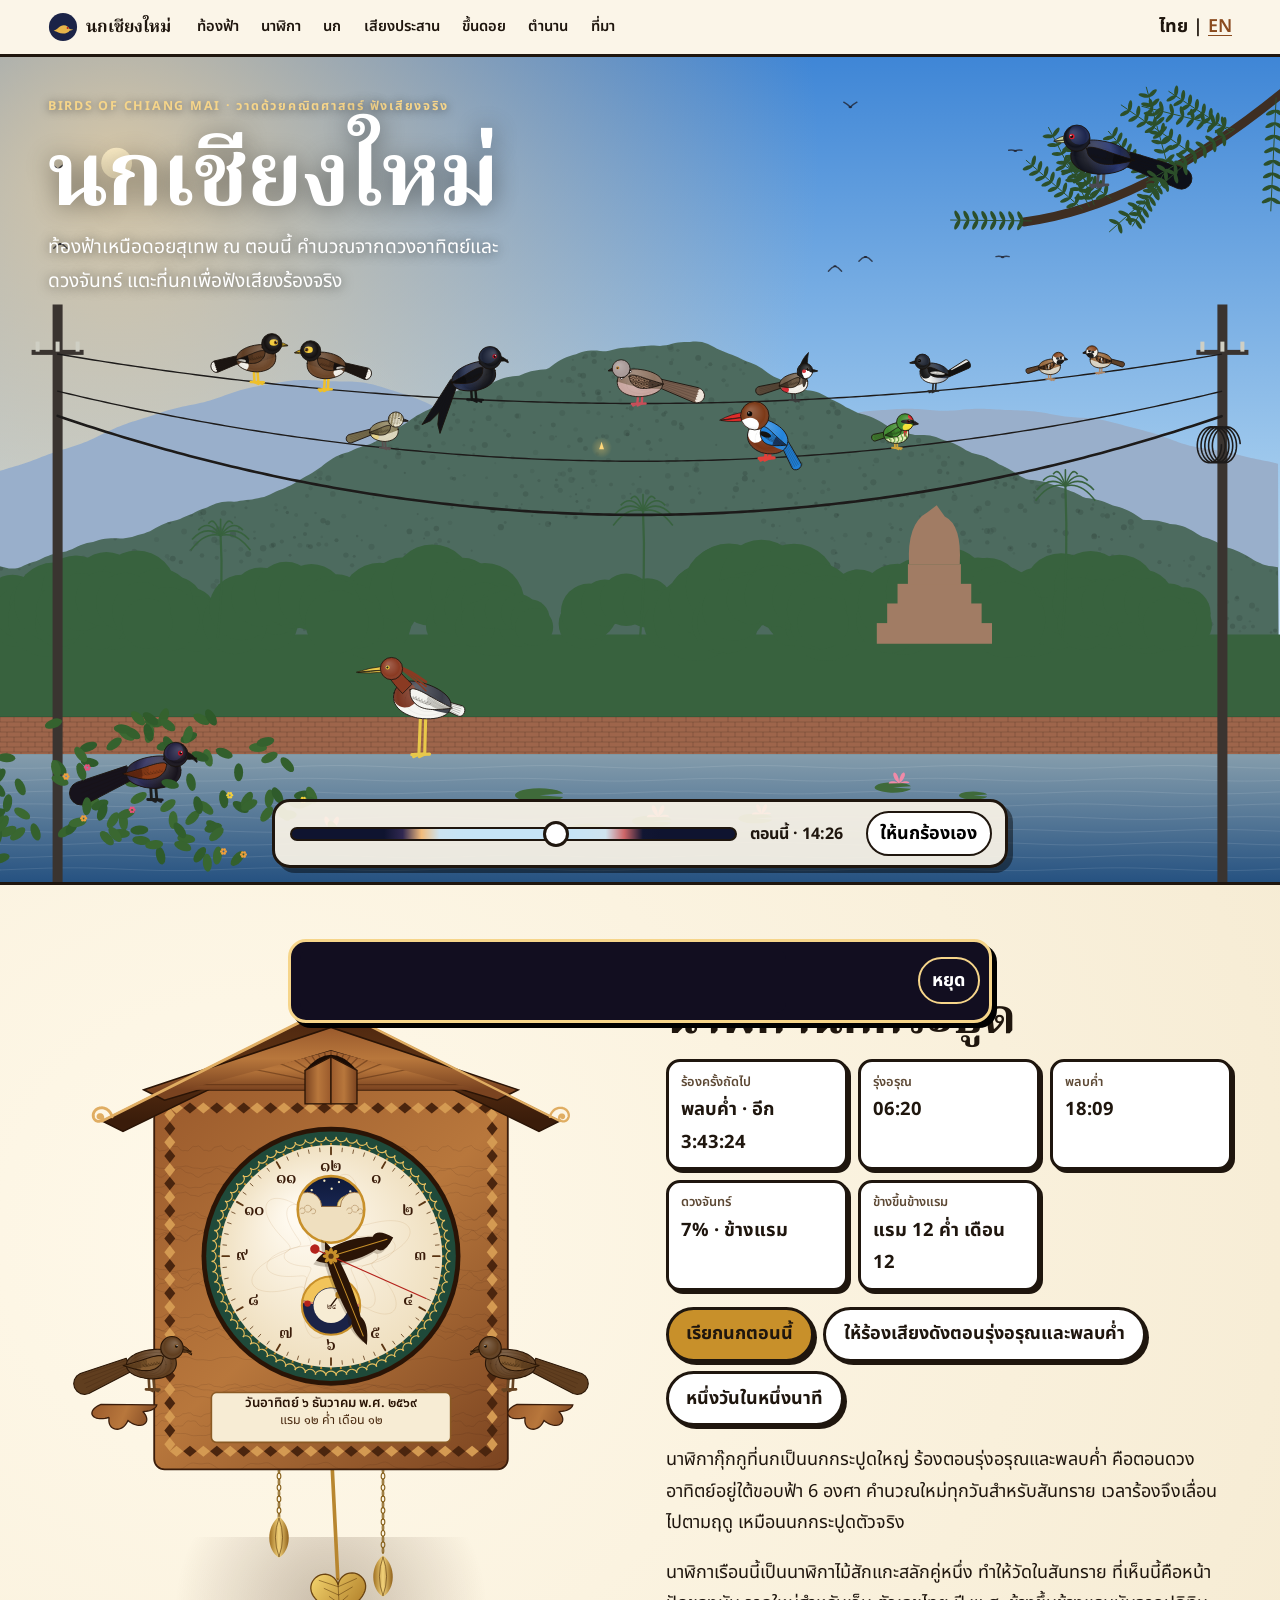
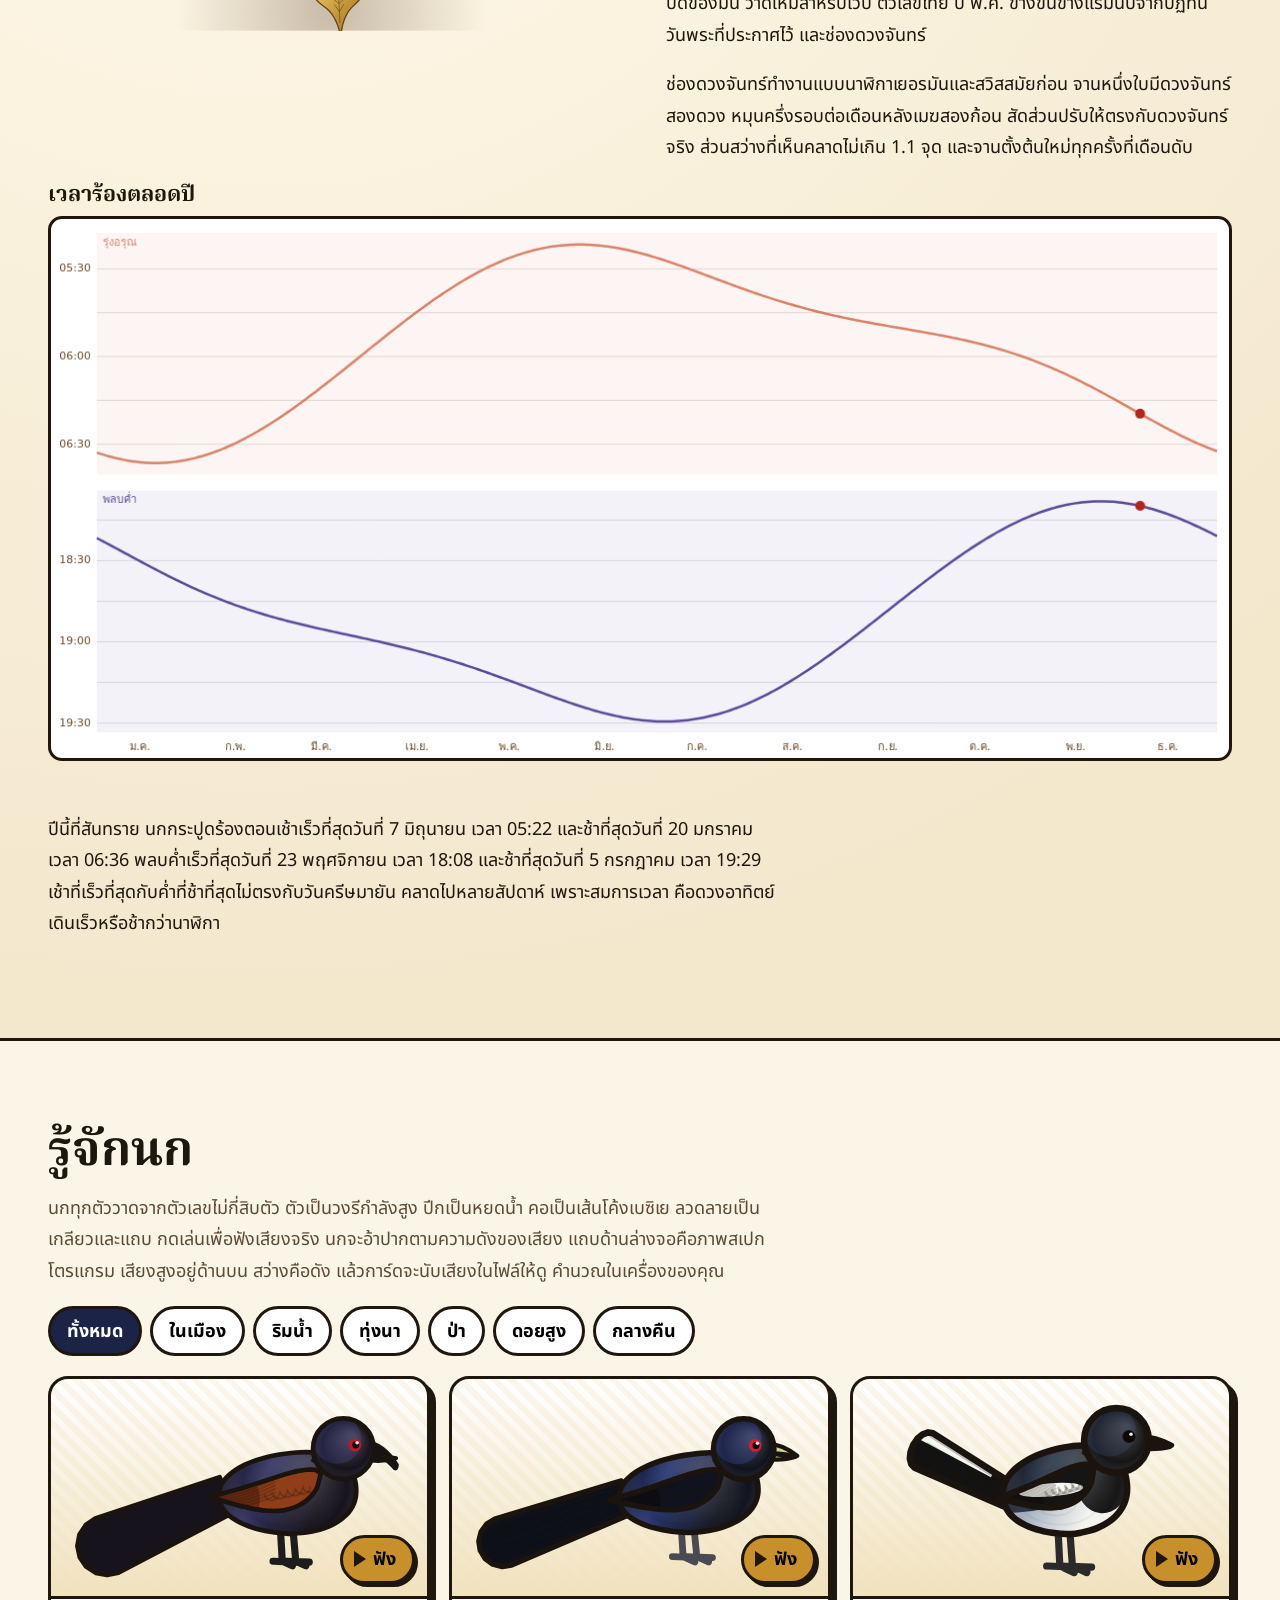
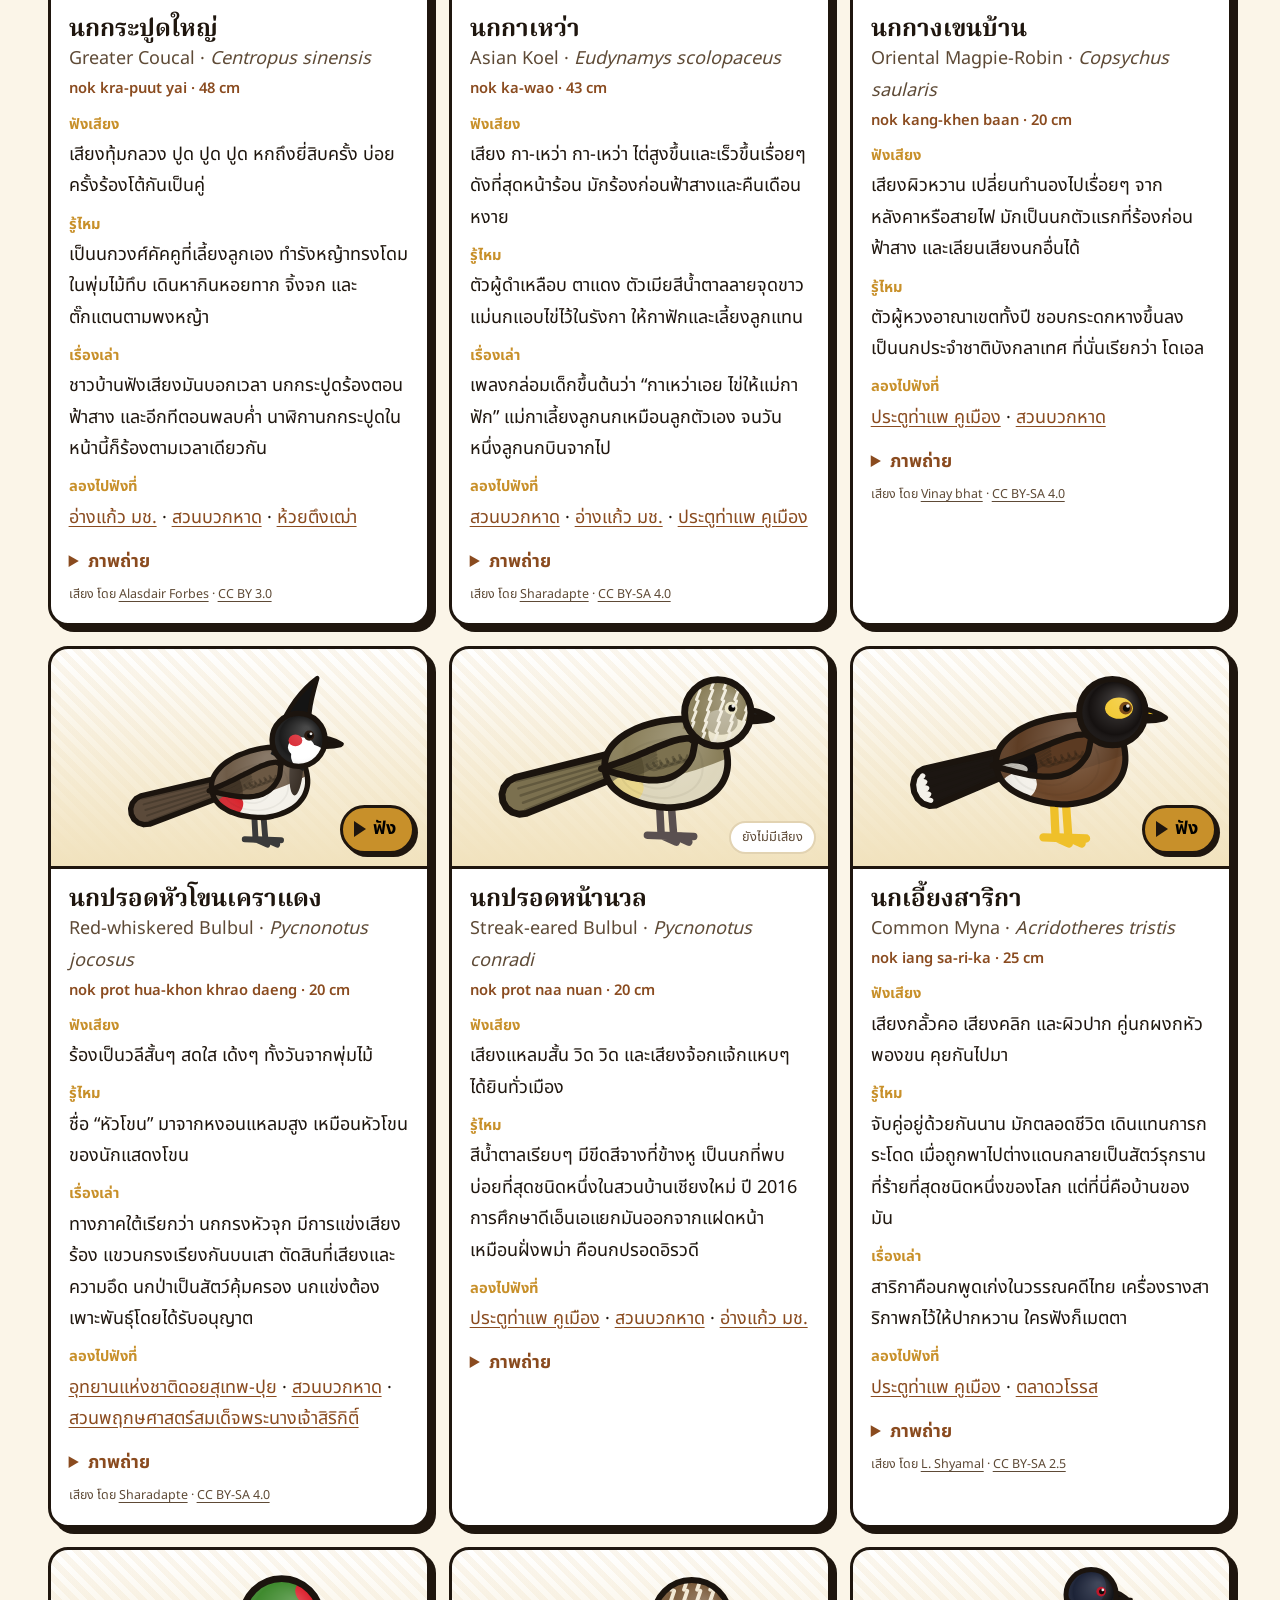
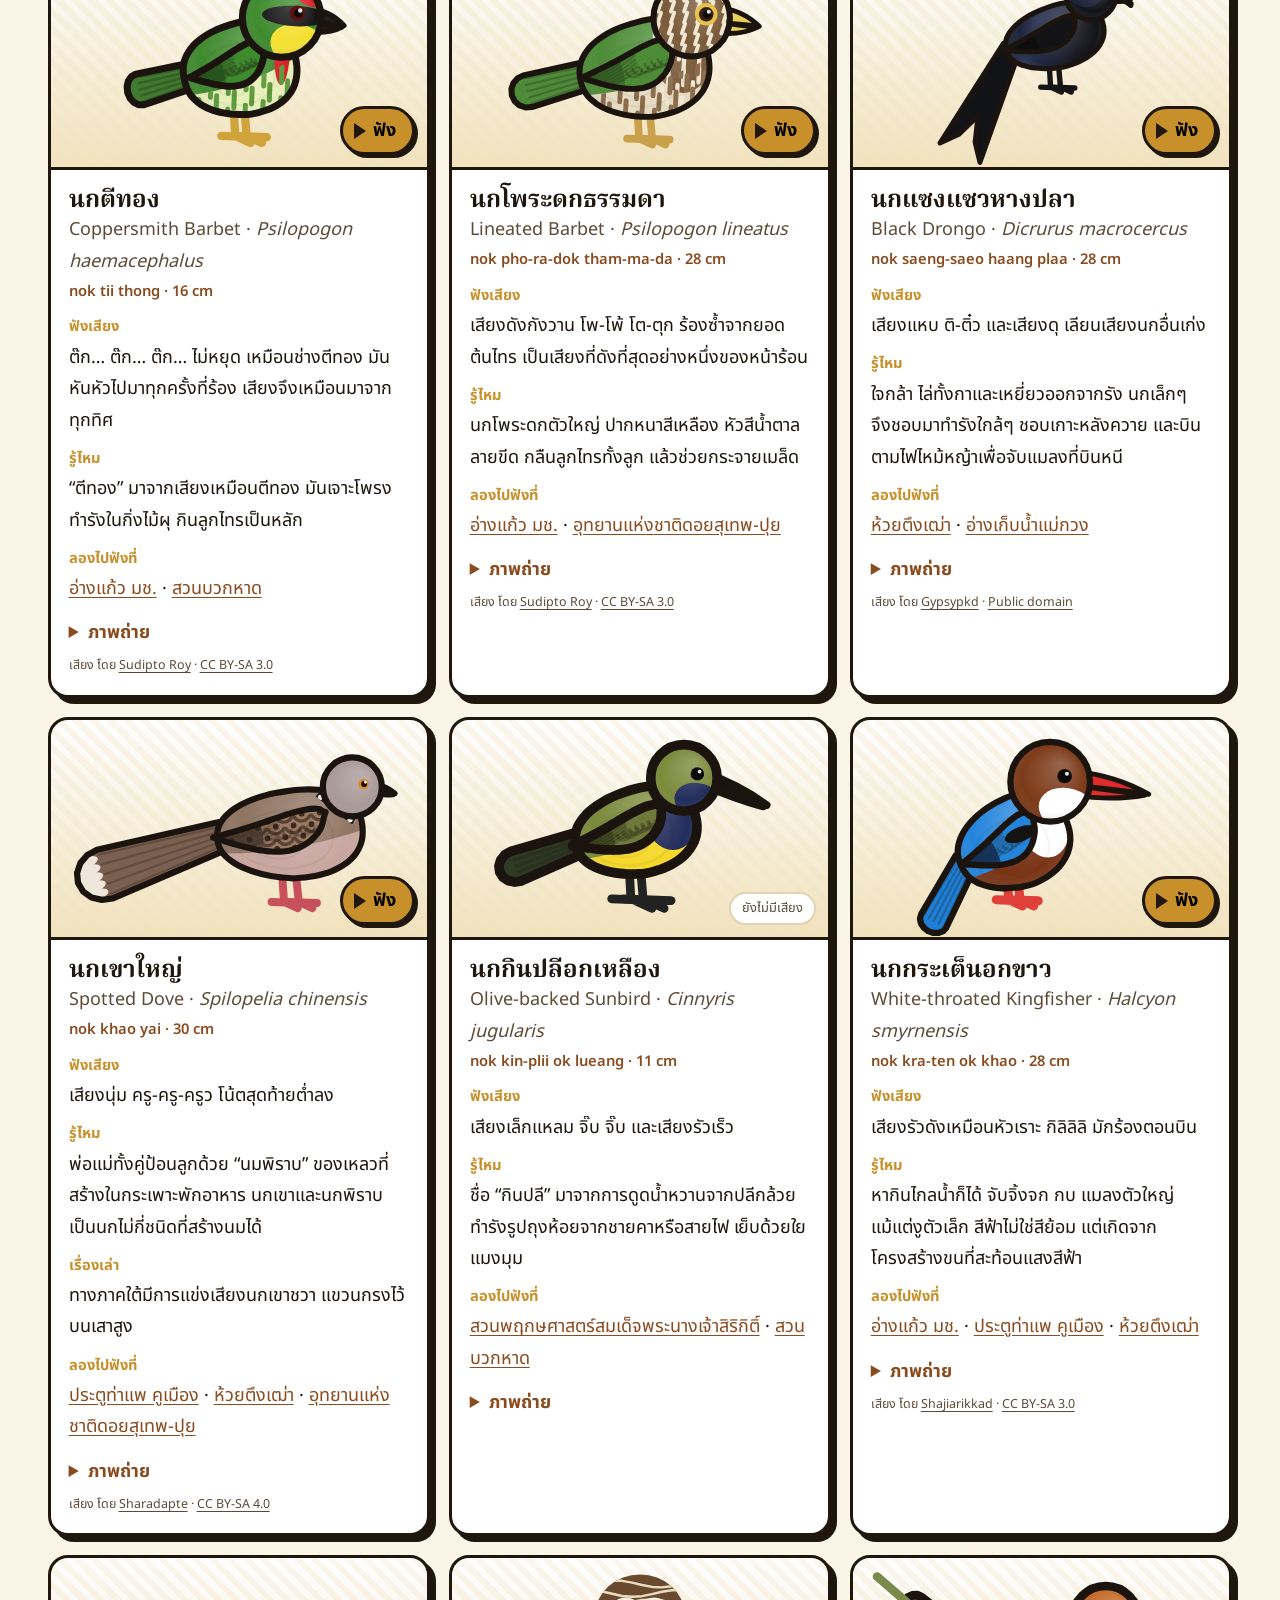
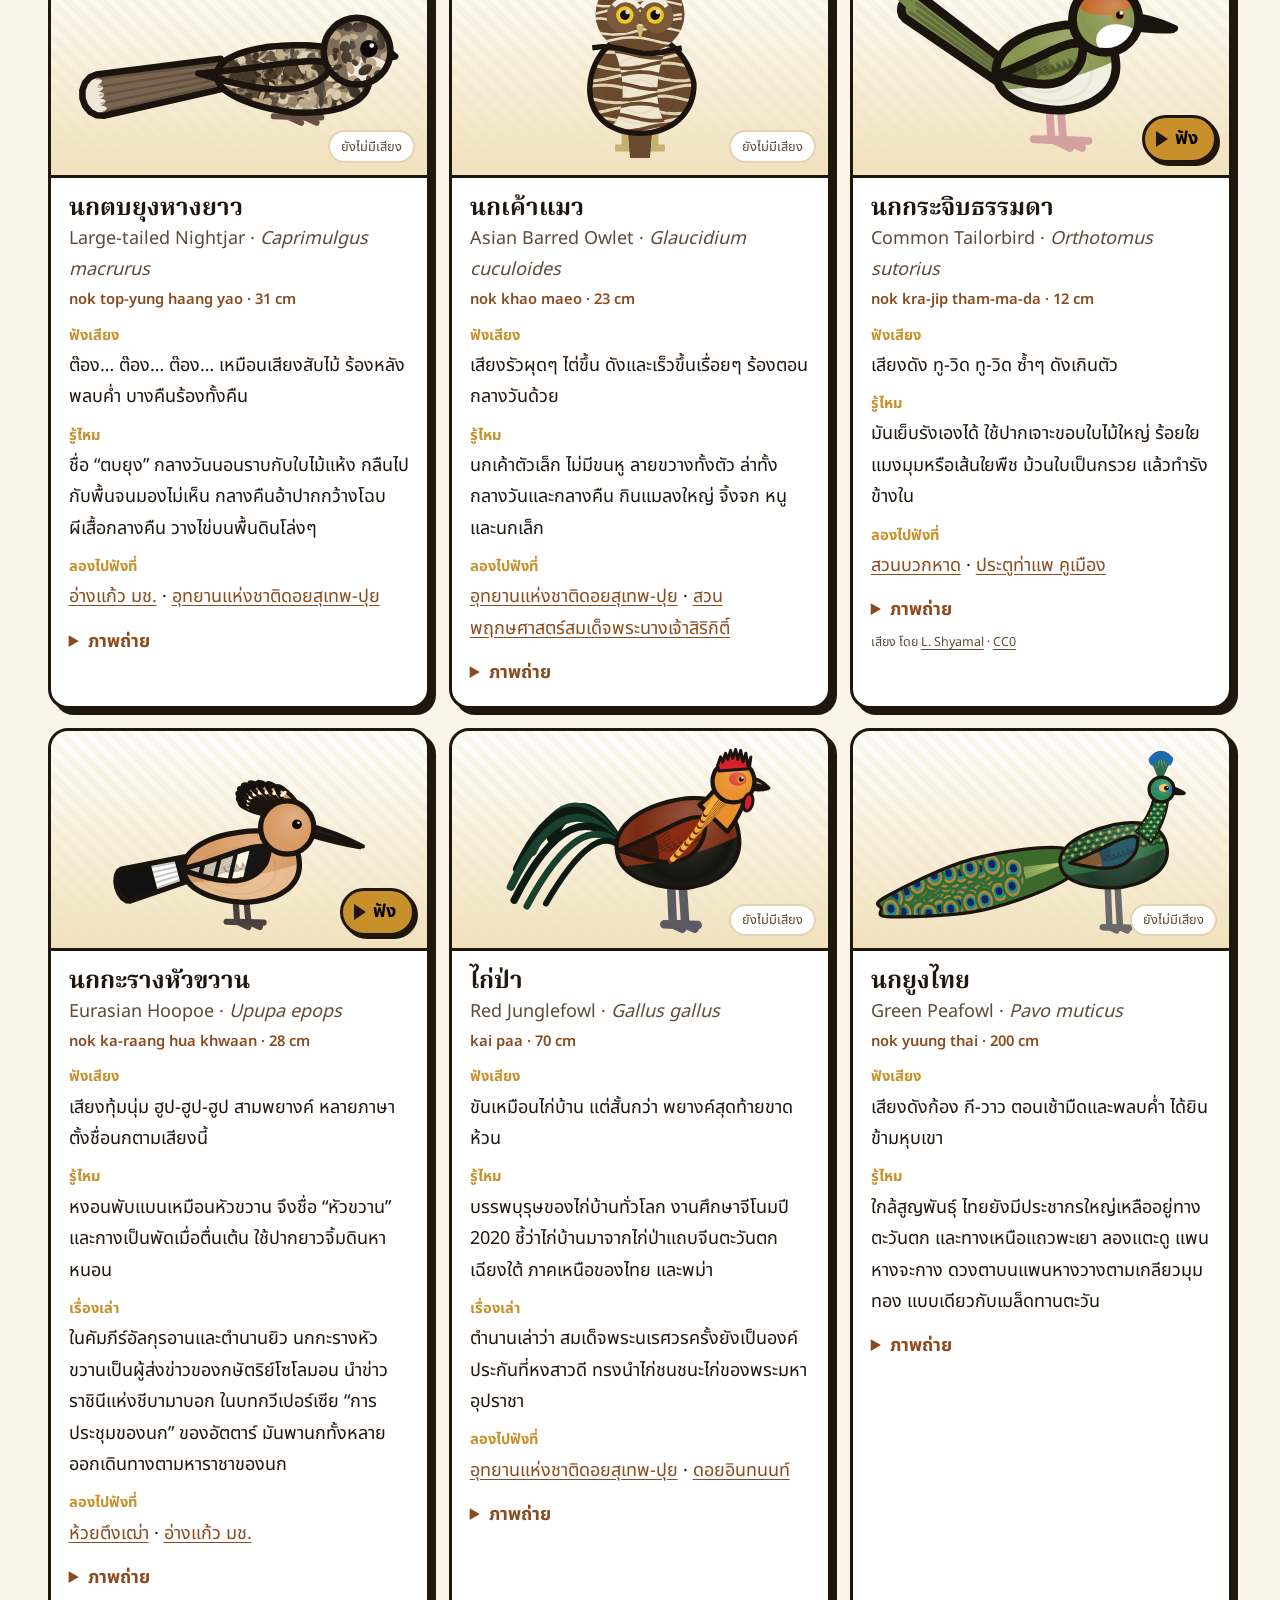
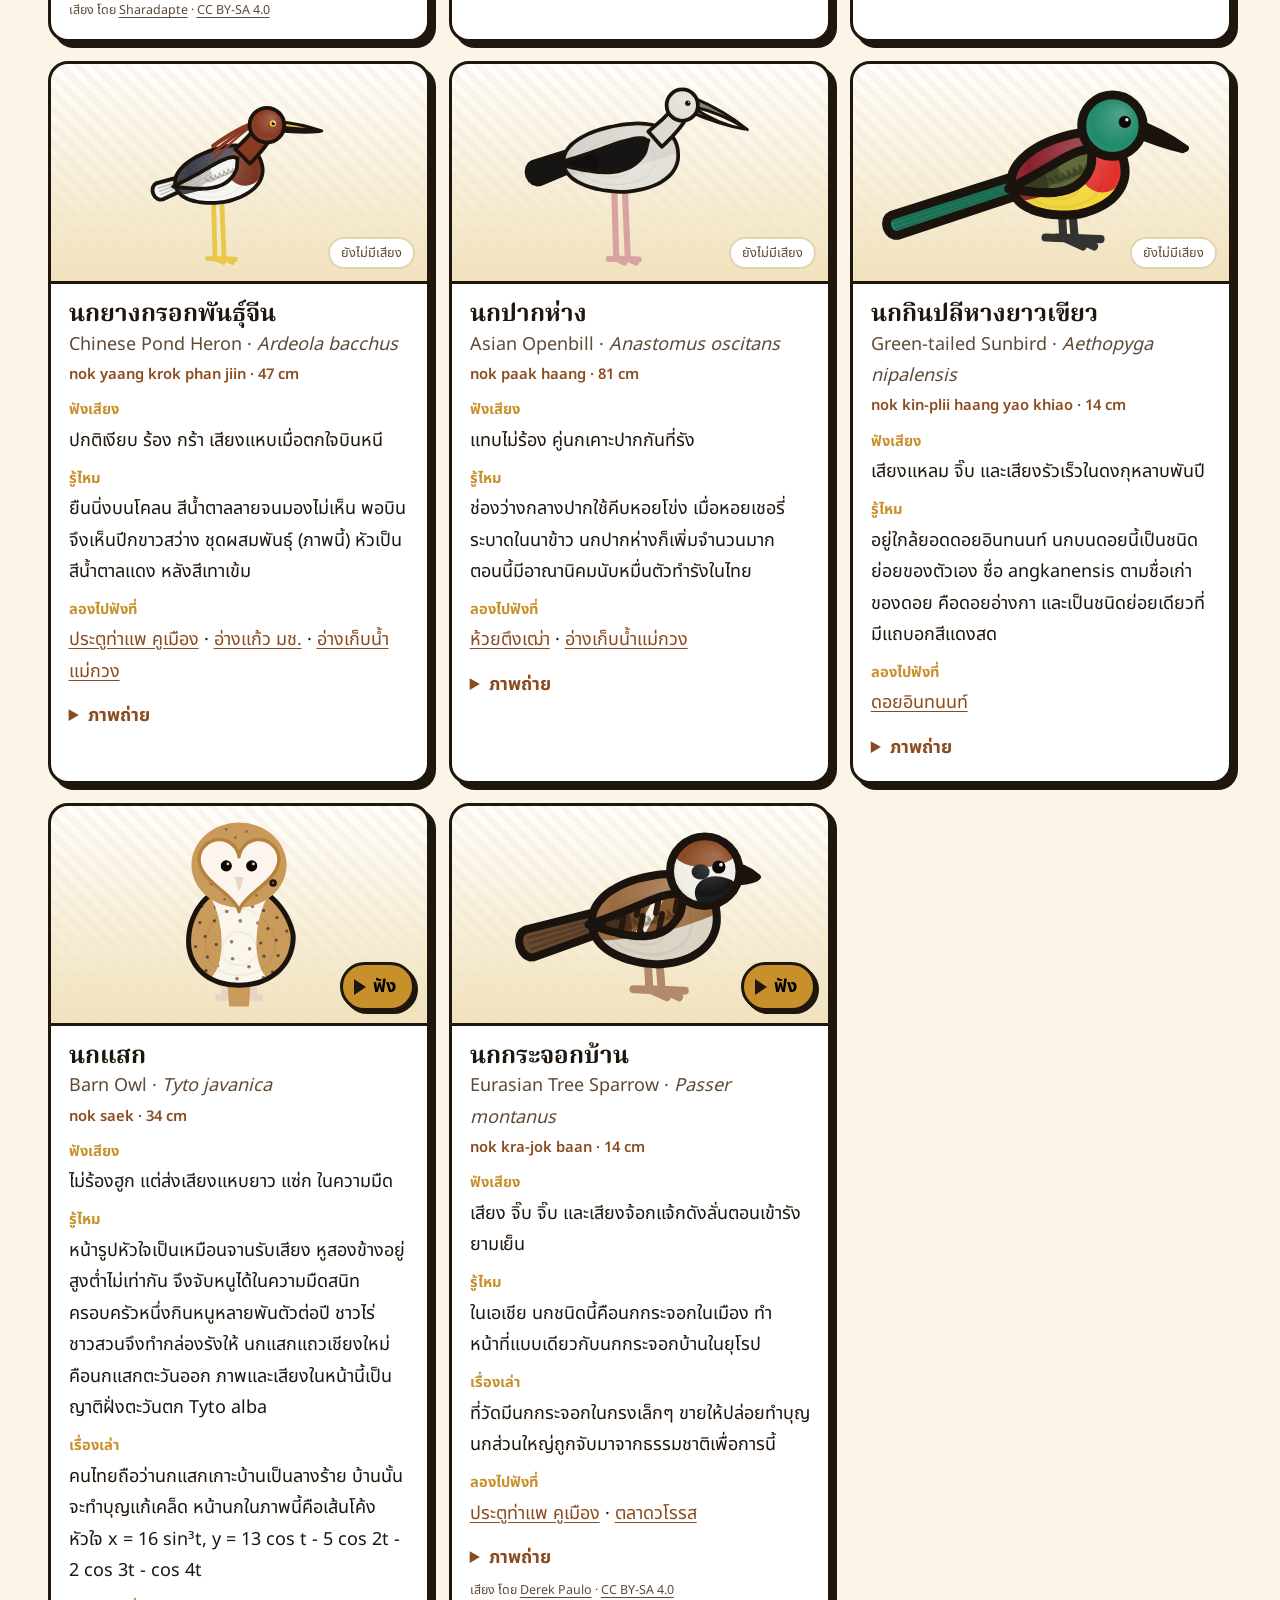
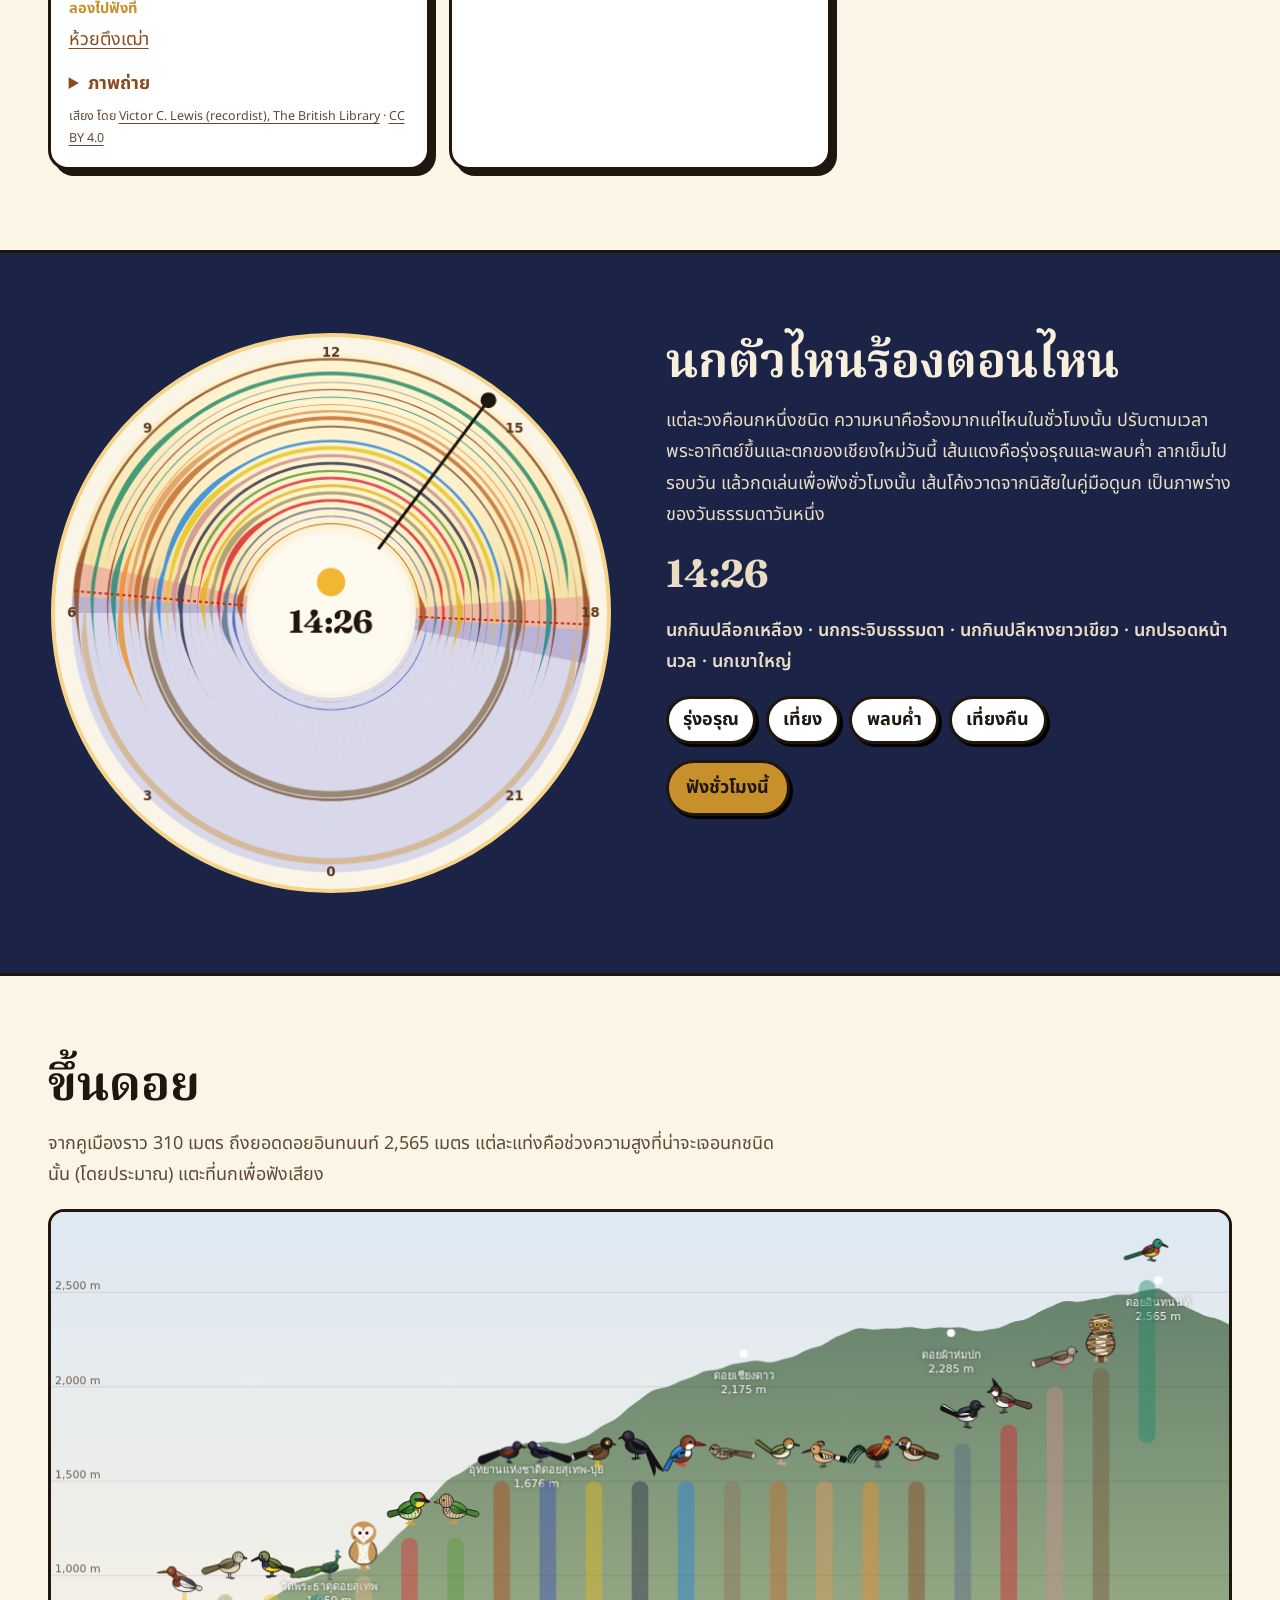
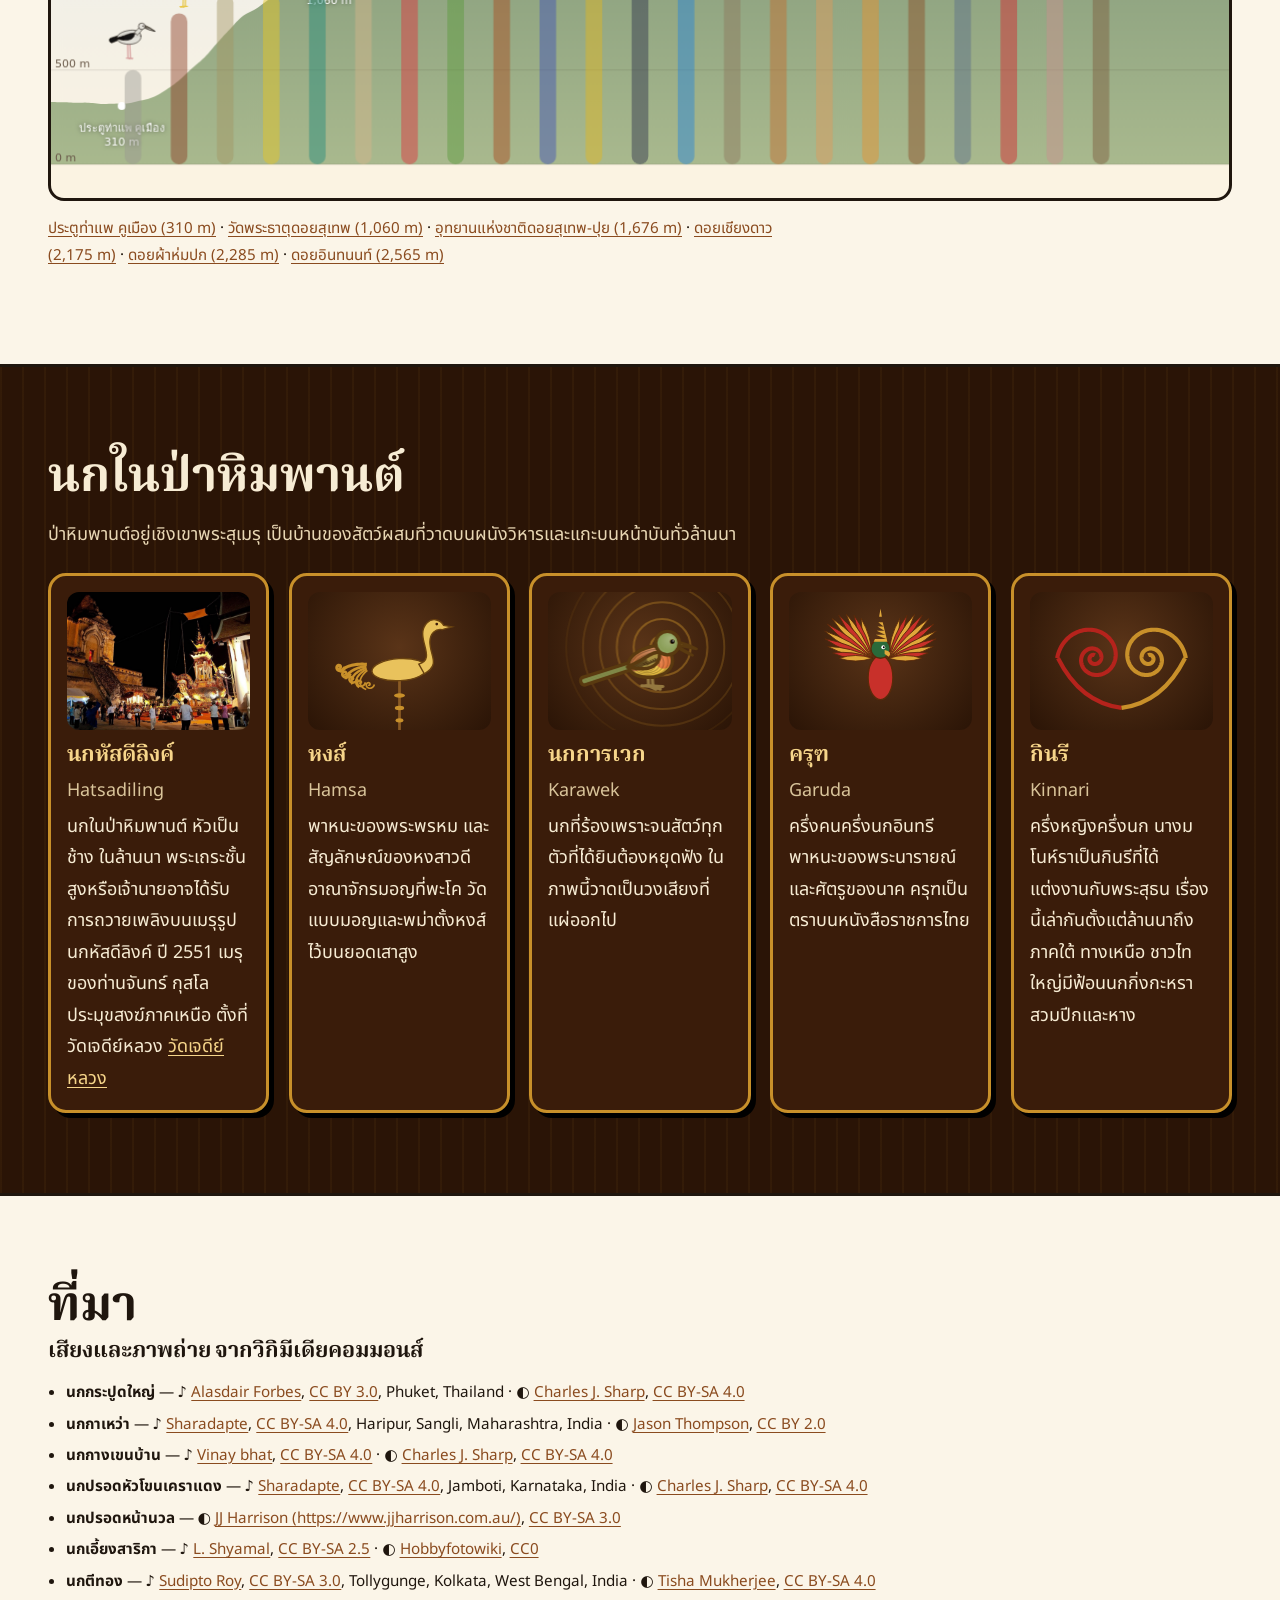
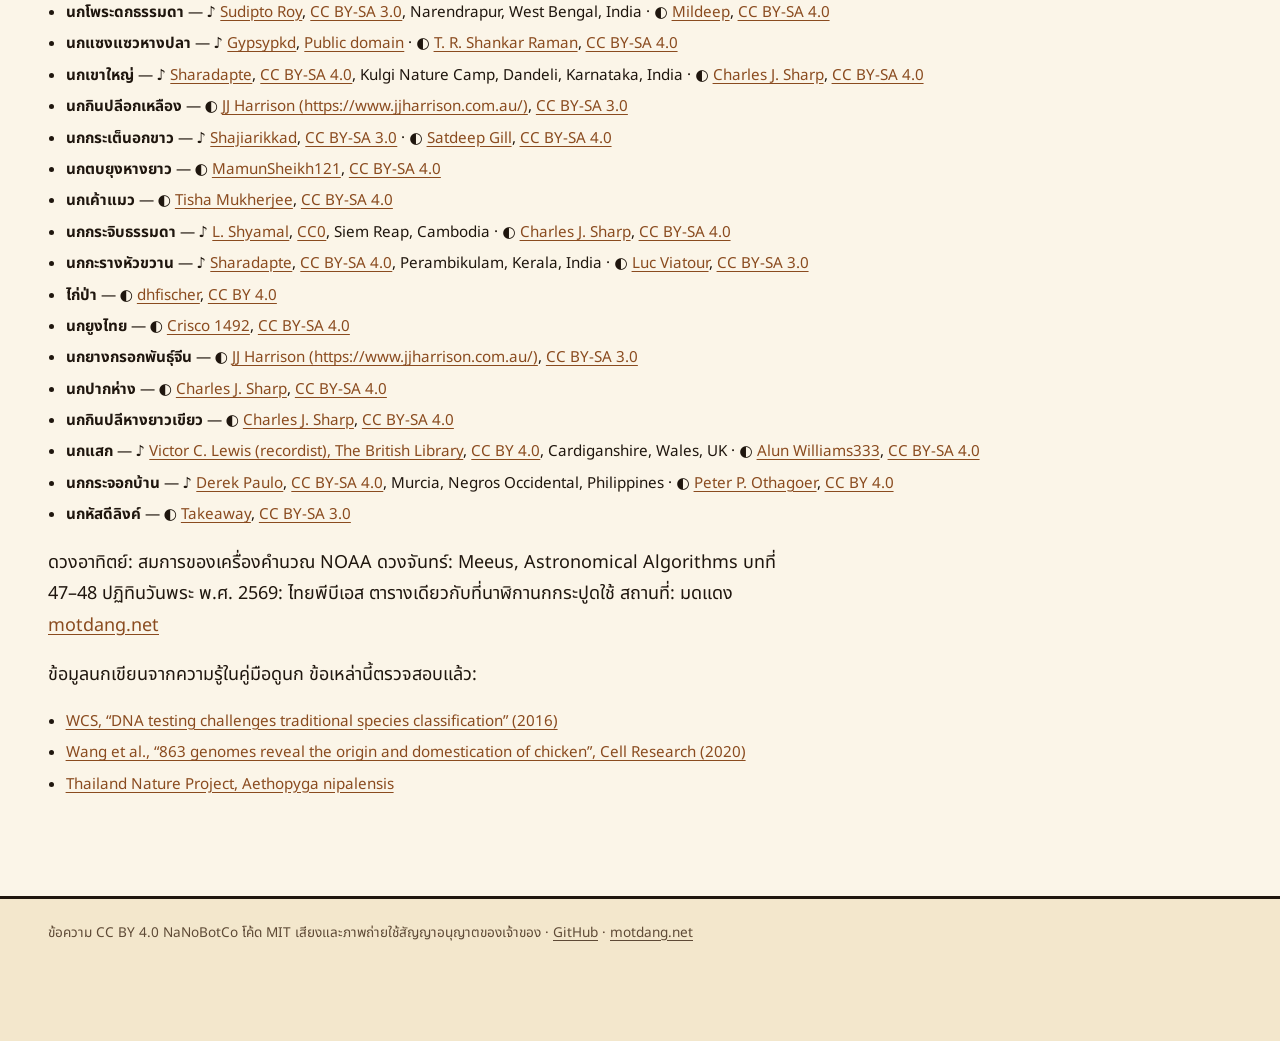
==== commit d0a3d685: "Share card for the Thai page Co-Authored-By: Claude Sonnet 5.5 <noreply@anthropic.com>" ====
--- a/docs/th/index.html
+++ b/docs/th/index.html
@@ -8,12 +8,9 @@
 <link rel="canonical" href="https://nanobotco.github.io/birds-chiang-mai/th/">
 <link rel="alternate" hreflang="en" href="https://nanobotco.github.io/birds-chiang-mai/"><link rel="alternate" hreflang="th" href="https://nanobotco.github.io/birds-chiang-mai/th/"><link rel="alternate" hreflang="x-default" href="https://nanobotco.github.io/birds-chiang-mai/">
 <meta property="og:type" content="website"><meta property="og:site_name" content="Birds of Chiang Mai · นกเชียงใหม่">
-<meta property="og:title" content="นกเชียงใหม่"><meta property="og:description" content="นกเชียงใหม่ วาดด้วยคณิตศาสตร์ใต้ท้องฟ้าจริงเหนือดอยสุเทพ นก 23 ชนิดพร้อมเสียงจริง นาฬิกานกกระปูดที่ร้องตอนรุ่งอรุณและพลบค่ำ วงล้อเสียงประสาน ขึ้นดอยจากคูเมืองถึงดอยอินทนนท์ และนกในป่าหิมพานต์"><meta property="og:url" content="https://nanobotco.github.io/birds-chiang-mai/th/">
-<meta property="og:image" content="https://nanobotco.github.io/birds-chiang-mai/card.jpg"><meta property="og:image:secure_url" content="https://nanobotco.github.io/birds-chiang-mai/card.jpg"><meta property="og:image:type" content="image/jpeg">
-<meta property="og:image:width" content="1200"><meta property="og:image:height" content="630">
-<meta property="og:image:alt" content="Birds of Chiang Mai drawn by arithmetic on a wire at dusk, Doi Suthep behind">
+<meta property="og:title" content="นกเชียงใหม่"><meta property="og:description" content="นกเชียงใหม่ วาดด้วยคณิตศาสตร์ใต้ท้องฟ้าจริงเหนือดอยสุเทพ นก 23 ชนิดพร้อมเสียงจริง นาฬิกานกกระปูดที่ร้องตอนรุ่งอรุณและพลบค่ำ วงล้อเสียงประสาน ขึ้นดอยจากคูเมืองถึงดอยอินทนนท์ และนกในป่าหิมพานต์">
+<meta property="og:image" content="https://nanobotco.github.io/birds-chiang-mai/og/th.jpg"><meta property="og:image:width" content="1200"><meta property="og:image:height" content="630"><meta property="og:image:type" content="image/jpeg"><meta property="og:image:alt" content="Card: นกเชียงใหม่, Birds of Chiang Mai"><meta name="twitter:card" content="summary_large_image"><meta name="twitter:image" content="https://nanobotco.github.io/birds-chiang-mai/og/th.jpg"><meta name="twitter:image:alt" content="Card: นกเชียงใหม่, Birds of Chiang Mai"><meta property="og:url" content="https://nanobotco.github.io/birds-chiang-mai/th/">
 <meta property="og:locale" content="th_TH"><meta property="og:locale:alternate" content="en_US">
-<meta name="twitter:card" content="summary_large_image"><meta name="twitter:image" content="https://nanobotco.github.io/birds-chiang-mai/card.jpg">
 <link rel="icon" href="../icon.svg" type="image/svg+xml">
 <link rel="alternate" type="text/plain" href="https://nanobotco.github.io/birds-chiang-mai/llms.txt" title="llms.txt">
 <link rel="preconnect" href="https://fonts.googleapis.com"><link rel="preconnect" href="https://fonts.gstatic.com" crossorigin>
